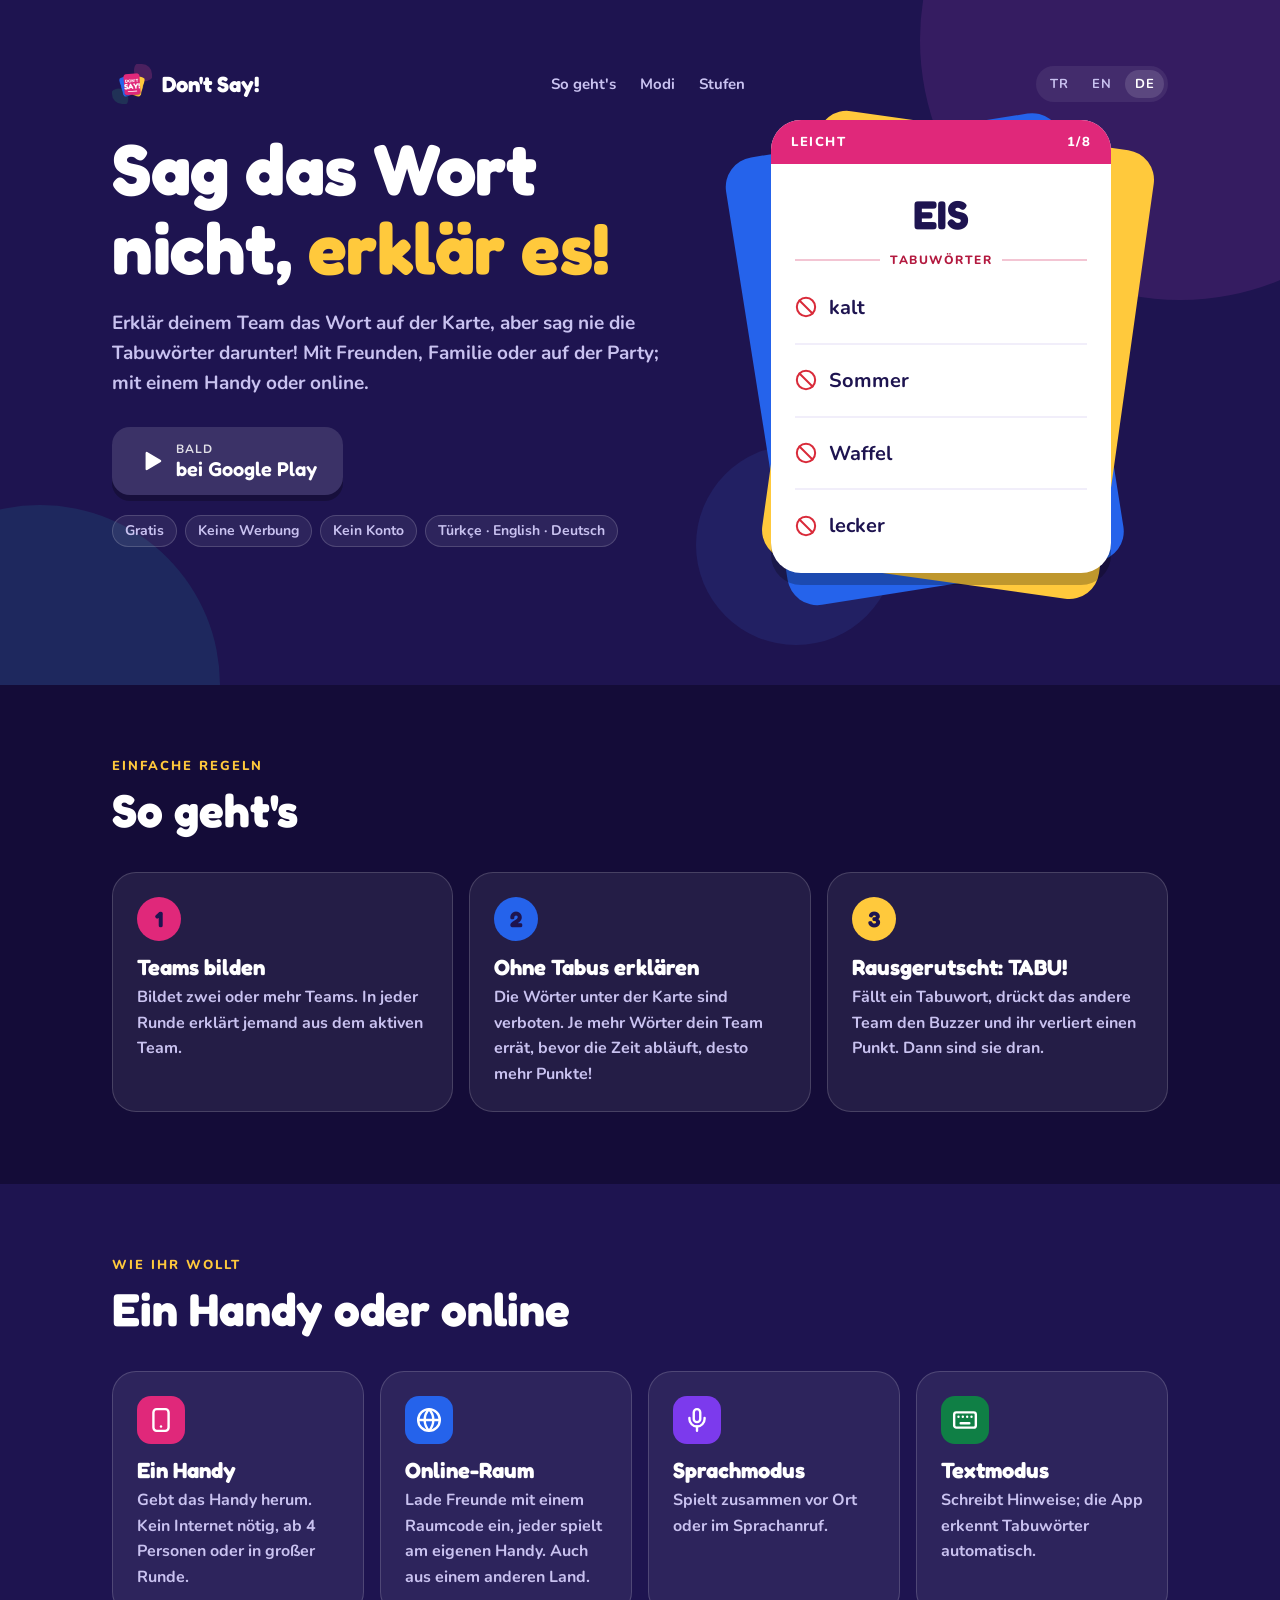
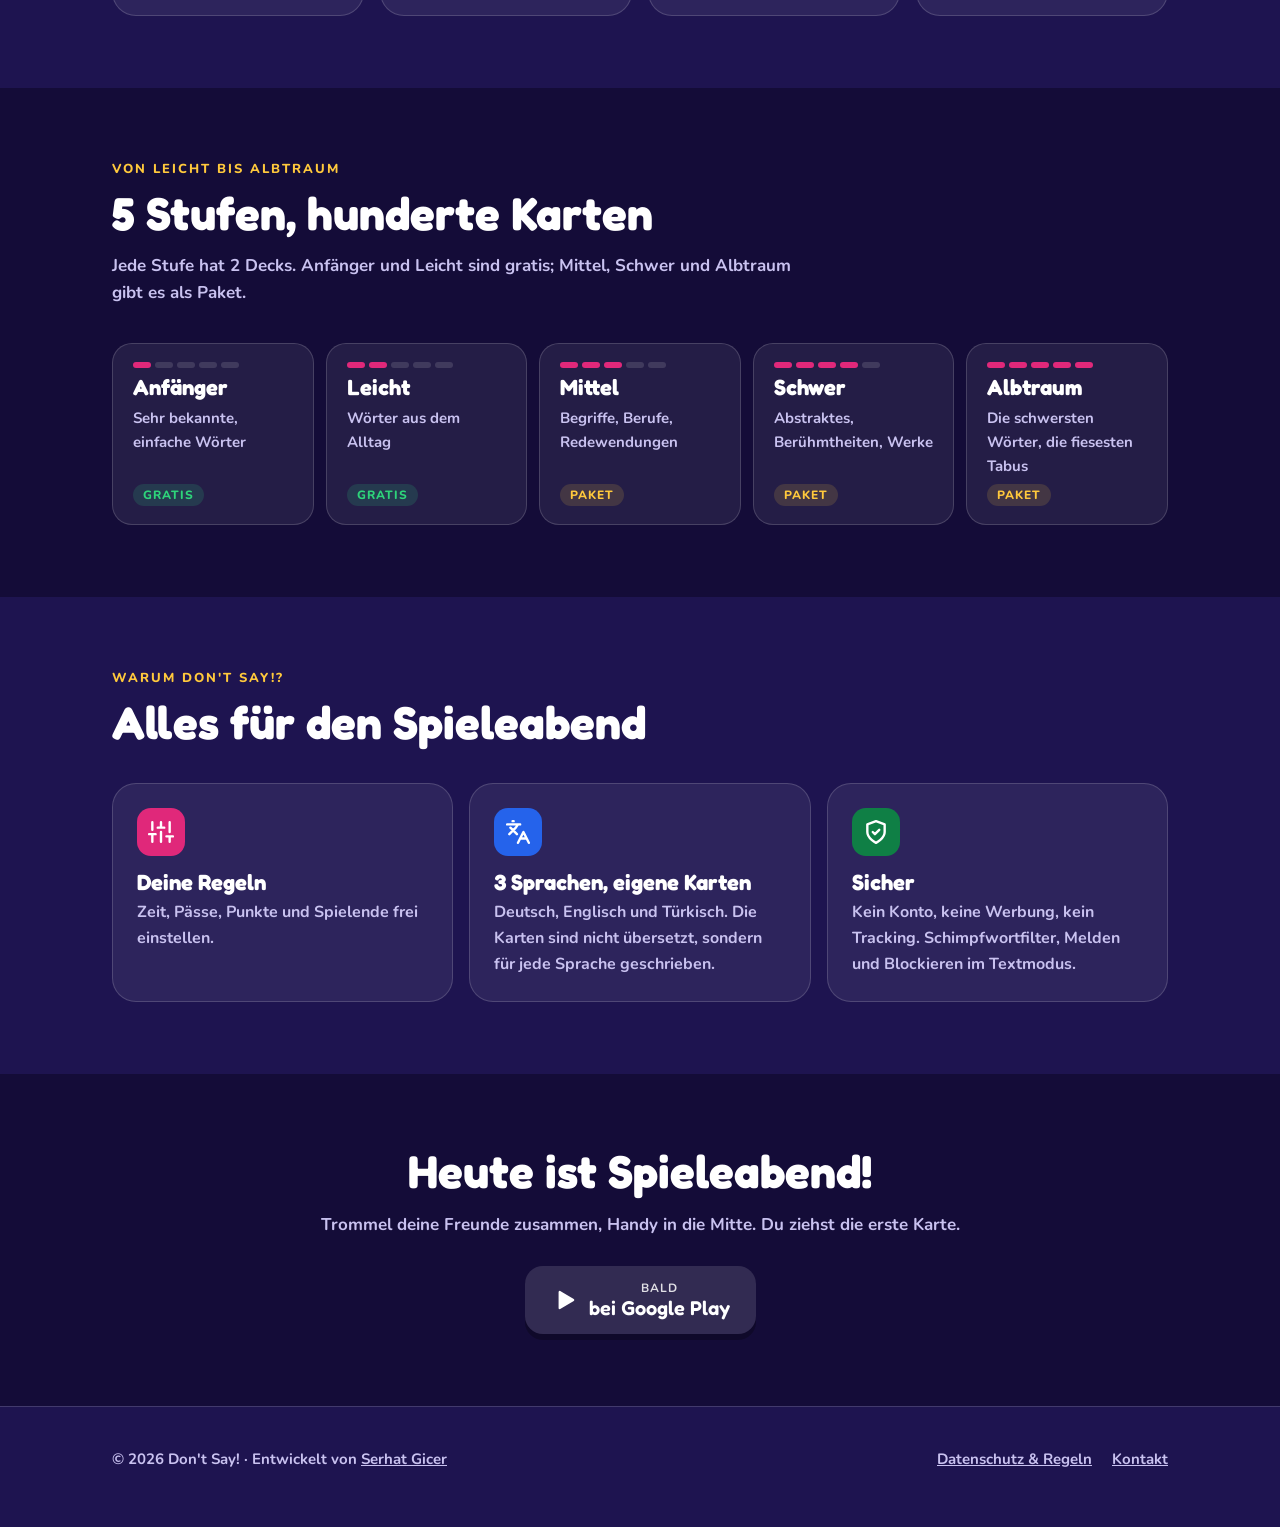
==== de/index.html @ 4572db2a "Don't Say! tanıtım sitesi Co-Authored-By: Claude Opus 5.5 <noreply@anthropic.com>" ====
<!doctype html>
<html lang="de">
<head>
<meta charset="utf-8">
<meta name="viewport" content="width=device-width, initial-scale=1">
<title>Don't Say! – Das Partyspiel mit Tabuwörtern</title>
<meta name="description" content="Erklär das Wort ohne die Tabuwörter! Ein Partyspiel für Freunde, online oder mit einem Handy.">
<meta name="theme-color" content="#1E1450">
<meta property="og:type" content="website">
<meta property="og:title" content="Don't Say! – Das Partyspiel mit Tabuwörtern">
<meta property="og:description" content="Erklär das Wort ohne die Tabuwörter! Ein Partyspiel für Freunde, online oder mit einem Handy.">

<link rel="icon" type="image/png" href="../img/favicon.png">
<link rel="apple-touch-icon" href="../img/icon-512.png">
<link rel="preconnect" href="https://fonts.googleapis.com">
<link rel="preconnect" href="https://fonts.gstatic.com" crossorigin>
<link rel="stylesheet" href="https://fonts.googleapis.com/css2?family=Fredoka:wght@600;700&family=Nunito:wght@700;800&display=swap">
<link rel="stylesheet" href="../style.css">
</head>
<body>
<div class="hero">
  <div class="blobs" aria-hidden="true"><span></span><span></span><span></span></div>
  <header class="top"><div class="wrap">
  <a class="brand" href="../de/index.html"><img src="../img/icon-512.png" alt="" width="40" height="40">Don't Say!</a>
  <nav class="links" aria-label="Menu"><a href="#how">So geht's</a><a href="#modes">Modi</a><a href="#levels">Stufen</a></nav>
  <nav class="langs" aria-label="Language"><a href="../index.html" hreflang="tr" lang="tr">TR</a><a href="../en/index.html" hreflang="en" lang="en">EN</a><a href="../de/index.html" hreflang="de" lang="de" aria-current="page">DE</a></nav>
</div></header>
  <div class="wrap">
    <div>
      <h1>Sag das Wort nicht, <em>erklär es!</em></h1>
      <p class="lead">Erklär deinem Team das Wort auf der Karte, aber sag nie die Tabuwörter darunter! Mit Freunden, Familie oder auf der Party; mit einem Handy oder online.</p>
      <span class="btn soon" aria-disabled="true"><svg viewBox="0 0 24 24" aria-hidden="true"><path fill="currentColor" d="M7 4.5v15a1 1 0 0 0 1.5.86l12.5-7.5a1 1 0 0 0 0-1.72L8.5 3.64A1 1 0 0 0 7 4.5z"/></svg><span><small>Bald</small>bei Google Play</span></span>
      <ul class="chips"><li>Gratis</li><li>Keine Werbung</li><li>Kein Konto</li><li>Türkçe · English · Deutsch</li></ul>
    </div>
    <div class="deck" aria-hidden="true">
      <div class="back b1"></div><div class="back b2"></div>
      <div class="card" id="card">
        <div class="band"><span>LEICHT</span><span id="count">1/8</span></div>
        <div class="word" id="word">EIS</div>
        <div class="head">TABUWÖRTER</div>
        <ul id="taboo"><li><svg viewBox="0 0 24 24" fill="none" stroke="currentColor" stroke-width="2.2" stroke-linecap="round" stroke-linejoin="round" aria-hidden="true"><circle cx="12" cy="12" r="10"/><path d="m4.9 4.9 14.2 14.2"/></svg><span>kalt</span></li><li><svg viewBox="0 0 24 24" fill="none" stroke="currentColor" stroke-width="2.2" stroke-linecap="round" stroke-linejoin="round" aria-hidden="true"><circle cx="12" cy="12" r="10"/><path d="m4.9 4.9 14.2 14.2"/></svg><span>Sommer</span></li><li><svg viewBox="0 0 24 24" fill="none" stroke="currentColor" stroke-width="2.2" stroke-linecap="round" stroke-linejoin="round" aria-hidden="true"><circle cx="12" cy="12" r="10"/><path d="m4.9 4.9 14.2 14.2"/></svg><span>Waffel</span></li><li><svg viewBox="0 0 24 24" fill="none" stroke="currentColor" stroke-width="2.2" stroke-linecap="round" stroke-linejoin="round" aria-hidden="true"><circle cx="12" cy="12" r="10"/><path d="m4.9 4.9 14.2 14.2"/></svg><span>lecker</span></li></ul>
      </div>
    </div>
  </div>
</div>

<section class="block alt" id="how"><div class="wrap">
  <div class="eyebrow">Einfache Regeln</div>
  <h2>So geht's</h2>
  <div class="grid three">
    <div class="tile"><div class="num c-pink">1</div><h3>Teams bilden</h3><p>Bildet zwei oder mehr Teams. In jeder Runde erklärt jemand aus dem aktiven Team.</p></div>
    <div class="tile"><div class="num c-blue">2</div><h3>Ohne Tabus erklären</h3><p>Die Wörter unter der Karte sind verboten. Je mehr Wörter dein Team errät, bevor die Zeit abläuft, desto mehr Punkte!</p></div>
    <div class="tile"><div class="num c-yellow">3</div><h3>Rausgerutscht: TABU!</h3><p>Fällt ein Tabuwort, drückt das andere Team den Buzzer und ihr verliert einen Punkt. Dann sind sie dran.</p></div>
  </div>
</div></section>

<section class="block" id="modes"><div class="wrap">
  <div class="eyebrow">Wie ihr wollt</div>
  <h2>Ein Handy oder online</h2>
  <div class="grid two four">
    <div class="tile"><div class="icon c-pink"><svg viewBox="0 0 24 24" fill="none" stroke="currentColor" stroke-width="2.2" stroke-linecap="round" stroke-linejoin="round" aria-hidden="true"><rect x="5" y="2" width="14" height="20" rx="3"/><path d="M12 18h.01"/></svg></div><h3>Ein Handy</h3><p>Gebt das Handy herum. Kein Internet nötig, ab 4 Personen oder in großer Runde.</p></div>
    <div class="tile"><div class="icon c-blue"><svg viewBox="0 0 24 24" fill="none" stroke="currentColor" stroke-width="2.2" stroke-linecap="round" stroke-linejoin="round" aria-hidden="true"><circle cx="12" cy="12" r="10"/><path d="M2 12h20"/><path d="M12 2a15 15 0 0 1 4 10 15 15 0 0 1-4 10 15 15 0 0 1-4-10 15 15 0 0 1 4-10z"/></svg></div><h3>Online-Raum</h3><p>Lade Freunde mit einem Raumcode ein, jeder spielt am eigenen Handy. Auch aus einem anderen Land.</p></div>
    <div class="tile"><div class="icon c-purple"><svg viewBox="0 0 24 24" fill="none" stroke="currentColor" stroke-width="2.2" stroke-linecap="round" stroke-linejoin="round" aria-hidden="true"><rect x="9" y="2" width="6" height="12" rx="3"/><path d="M19 10v1a7 7 0 0 1-14 0v-1"/><path d="M12 18v4"/></svg></div><h3>Sprachmodus</h3><p>Spielt zusammen vor Ort oder im Sprachanruf.</p></div>
    <div class="tile"><div class="icon c-green"><svg viewBox="0 0 24 24" fill="none" stroke="currentColor" stroke-width="2.2" stroke-linecap="round" stroke-linejoin="round" aria-hidden="true"><rect x="2" y="5" width="20" height="14" rx="2"/><path d="M6 9h.01M10 9h.01M14 9h.01M18 9h.01M8 15h8"/></svg></div><h3>Textmodus</h3><p>Schreibt Hinweise; die App erkennt Tabuwörter automatisch.</p></div>
  </div>
</div></section>

<section class="block alt" id="levels"><div class="wrap">
  <div class="eyebrow">Von leicht bis Albtraum</div>
  <h2>5 Stufen, hunderte Karten</h2>
  <p class="sub">Jede Stufe hat 2 Decks. Anfänger und Leicht sind gratis; Mittel, Schwer und Albtraum gibt es als Paket.</p>
  <div class="levels">
    <div class="level"><div class="bars" aria-hidden="true"><i class="on"></i><i></i><i></i><i></i><i></i></div><div class="name">Anfänger</div><p>Sehr bekannte, einfache Wörter</p><span class="tag free">Gratis</span></div>
    <div class="level"><div class="bars" aria-hidden="true"><i class="on"></i><i class="on"></i><i></i><i></i><i></i></div><div class="name">Leicht</div><p>Wörter aus dem Alltag</p><span class="tag free">Gratis</span></div>
    <div class="level"><div class="bars" aria-hidden="true"><i class="on"></i><i class="on"></i><i class="on"></i><i></i><i></i></div><div class="name">Mittel</div><p>Begriffe, Berufe, Redewendungen</p><span class="tag paid">Paket</span></div>
    <div class="level"><div class="bars" aria-hidden="true"><i class="on"></i><i class="on"></i><i class="on"></i><i class="on"></i><i></i></div><div class="name">Schwer</div><p>Abstraktes, Berühmtheiten, Werke</p><span class="tag paid">Paket</span></div>
    <div class="level"><div class="bars" aria-hidden="true"><i class="on"></i><i class="on"></i><i class="on"></i><i class="on"></i><i class="on"></i></div><div class="name">Albtraum</div><p>Die schwersten Wörter, die fiesesten Tabus</p><span class="tag paid">Paket</span></div>
  </div>
</div></section>

<section class="block"><div class="wrap">
  <div class="eyebrow">Warum Don't Say!?</div>
  <h2>Alles für den Spieleabend</h2>
  <div class="grid three">
    <div class="tile"><div class="icon c-pink"><svg viewBox="0 0 24 24" fill="none" stroke="currentColor" stroke-width="2.2" stroke-linecap="round" stroke-linejoin="round" aria-hidden="true"><path d="M4 21v-7M4 10V3M12 21v-9M12 8V3M20 21v-5M20 12V3M1 14h6M9 8h6M17 16h6"/></svg></div><h3>Deine Regeln</h3><p>Zeit, Pässe, Punkte und Spielende frei einstellen.</p></div>
    <div class="tile"><div class="icon c-blue"><svg viewBox="0 0 24 24" fill="none" stroke="currentColor" stroke-width="2.2" stroke-linecap="round" stroke-linejoin="round" aria-hidden="true"><path d="m5 8 6 6M4 14l6-6 2-3M2 5h12M7 2h1M22 22l-5-10-5 10M14 18h6"/></svg></div><h3>3 Sprachen, eigene Karten</h3><p>Deutsch, Englisch und Türkisch. Die Karten sind nicht übersetzt, sondern für jede Sprache geschrieben.</p></div>
    <div class="tile"><div class="icon c-green"><svg viewBox="0 0 24 24" fill="none" stroke="currentColor" stroke-width="2.2" stroke-linecap="round" stroke-linejoin="round" aria-hidden="true"><path d="M12 22s8-4 8-10V5l-8-3-8 3v7c0 6 8 10 8 10z"/><path d="m9 12 2 2 4-4"/></svg></div><h3>Sicher</h3><p>Kein Konto, keine Werbung, kein Tracking. Schimpfwortfilter, Melden und Blockieren im Textmodus.</p></div>
  </div>
</div></section>

<section class="block alt cta"><div class="wrap">
  <h2>Heute ist Spieleabend!</h2>
  <p class="sub">Trommel deine Freunde zusammen, Handy in die Mitte. Du ziehst die erste Karte.</p>
  <span class="btn soon" aria-disabled="true"><svg viewBox="0 0 24 24" aria-hidden="true"><path fill="currentColor" d="M7 4.5v15a1 1 0 0 0 1.5.86l12.5-7.5a1 1 0 0 0 0-1.72L8.5 3.64A1 1 0 0 0 7 4.5z"/></svg><span><small>Bald</small>bei Google Play</span></span>
</div></section>

<footer><div class="wrap">
  <span>© 2026 Don't Say! · Entwickelt von <a href="https://serhatgicer.com">Serhat Gicer</a></span>
  <nav>
    <a href="../privacy.html#de">Datenschutz & Regeln</a>
    <a href="mailto:serhatgicer49@gmail.com">Kontakt</a>
  </nav>
</div></footer>

<script>
// Hero'daki kart birkaç saniyede bir sonraki örnek karta geçer.
(function () {
  var cards = [{"word":"EIS","taboo":["kalt","Sommer","Waffel","lecker"]},{"word":"REGENSCHIRM","taboo":["Regen","nass","aufspannen","Griff"]},{"word":"TEE","taboo":["Tasse","heiß","Beutel","trinken"]},{"word":"AUFZUG","taboo":["Stockwerk","Gebäude","hoch","runter"]},{"word":"PICKNICK","taboo":["Decke","Korb","Park","draußen"]},{"word":"ZELTEN","taboo":["Zelt","Lagerfeuer","Wald","Schlafsack"]},{"word":"SUPERMARKT","taboo":["einkaufen","Kasse","Einkaufswagen","Lebensmittel"]},{"word":"APOTHEKE","taboo":["Medikamente","Rezept","Tabletten","Apotheker"]}];
  if (cards.length < 2 || matchMedia('(prefers-reduced-motion: reduce)').matches) return;
  var card = document.getElementById('card'), word = document.getElementById('word');
  var taboo = document.getElementById('taboo'), count = document.getElementById('count');
  var ban = "<svg viewBox=\"0 0 24 24\" fill=\"none\" stroke=\"currentColor\" stroke-width=\"2.2\" stroke-linecap=\"round\" stroke-linejoin=\"round\" aria-hidden=\"true\"><circle cx=\"12\" cy=\"12\" r=\"10\"/><path d=\"m4.9 4.9 14.2 14.2\"/></svg>";
  var esc = function (s) { var d = document.createElement('div'); d.textContent = s; return d.innerHTML; };
  var i = 0;
  setInterval(function () {
    card.classList.add('out');
    setTimeout(function () {
      i = (i + 1) % cards.length;
      word.textContent = cards[i].word;
      taboo.innerHTML = cards[i].taboo.map(function (w) { return '<li>' + ban + '<span>' + esc(w) + '</span></li>'; }).join('');
      count.textContent = (i + 1) + '/' + cards.length;
      card.classList.remove('out');
    }, 350);
  }, 3200);
})();
</script>
</body>
</html>
---- style.css ----
/* Don't Say! tanıtım sitesi. Renkler uygulamayla aynı (src/theme/index.ts). */
:root {
  --bg: #1E1450;
  --bg-deep: #140C38;
  --surface: rgba(255, 255, 255, 0.07);
  --surface-strong: rgba(255, 255, 255, 0.13);
  --border: rgba(255, 255, 255, 0.16);
  --text: #FFFFFF;
  --muted: #C9C2F0;
  --ink: #1E1450;
  --pink: #E0287A;
  --pink-shadow: #9E1452;
  --blue: #2563EB;
  --yellow: #FFC93C;
  --yellow-shadow: #B8860B;
  --green: #2ED47A;
  --red: #D92B3A;
  --purple: #7C3AED;
  --card-line: #F1EEFA;
  --display: 'Fredoka', system-ui, sans-serif;
  --body: 'Nunito', system-ui, sans-serif;
  --max: 1120px;
  color-scheme: dark;
}

* { box-sizing: border-box; }
html { scroll-behavior: smooth; }
body {
  margin: 0;
  background: var(--bg);
  color: var(--text);
  font: 700 17px/1.6 var(--body);
  overflow-x: hidden;
}
a { color: var(--yellow); }
img { max-width: 100%; display: block; }
.wrap { max-width: var(--max); margin: 0 auto; padding: 0 16px; }
@media (min-width: 720px) { .wrap { padding: 0 32px; } }

/* Arka plandaki büyük yumuşak daireler (mağaza görselindeki gibi) */
.blobs { position: absolute; inset: 0; overflow: hidden; pointer-events: none; z-index: 0; }
.blobs span { position: absolute; border-radius: 50%; opacity: 0.55; }
.blobs span:nth-child(1) { width: 520px; height: 520px; background: #4A2370; top: -220px; right: -160px; }
.blobs span:nth-child(2) { width: 360px; height: 360px; background: #1F3A6B; bottom: -180px; left: -140px; }
.blobs span:nth-child(3) { width: 200px; height: 200px; background: #2A3480; bottom: 40px; right: 30%; opacity: 0.4; }

/* Üst menü */
header.top { position: relative; z-index: 2; }
header.top .wrap { display: flex; align-items: center; justify-content: space-between; gap: 16px; height: 72px; }
.brand { display: flex; align-items: center; gap: 10px; text-decoration: none; color: var(--text); font: 700 22px var(--display); }
.brand img { width: 40px; height: 40px; border-radius: 10px; }
nav.links { display: none; gap: 24px; }
nav.links a { color: var(--muted); text-decoration: none; font-size: 15px; }
nav.links a:hover { color: var(--text); }
@media (min-width: 860px) { nav.links { display: flex; } }
.langs { display: flex; gap: 4px; background: var(--surface); border-radius: 999px; padding: 4px; }
.langs a { color: var(--muted); text-decoration: none; font-size: 13px; padding: 4px 10px; border-radius: 999px; letter-spacing: 0.5px; }
.langs a[aria-current="page"] { background: var(--surface-strong); color: var(--text); }

/* Giriş bölümü */
.hero { position: relative; padding: 24px 0 72px; }
.hero .wrap { position: relative; z-index: 1; display: grid; gap: 48px; align-items: center; }
@media (min-width: 860px) {
  .hero { padding: 48px 0 112px; }
  .hero .wrap { grid-template-columns: 1.1fr 0.9fr; }
}
h1, h2, h3 { font-family: var(--display); font-weight: 700; line-height: 1.1; margin: 0; }
h1 { font-size: clamp(42px, 8vw, 72px); letter-spacing: -0.5px; }
h1 em { font-style: normal; color: var(--yellow); }
.lead { color: var(--muted); font-size: 19px; max-width: 34em; margin: 20px 0 28px; }
.chips { display: flex; flex-wrap: wrap; gap: 8px; margin-top: 20px; padding: 0; list-style: none; }
.chips li { font-size: 14px; color: var(--muted); background: var(--surface); border: 1px solid var(--border); padding: 4px 12px; border-radius: 999px; }

.btn {
  display: inline-flex; align-items: center; gap: 12px; text-decoration: none;
  font: 600 20px var(--display); color: var(--text);
  background: var(--pink); padding: 14px 26px; border-radius: 18px;
  box-shadow: 0 6px 0 var(--pink-shadow); transition: transform 0.1s, box-shadow 0.1s;
}
.btn:hover { transform: translateY(-2px); box-shadow: 0 8px 0 var(--pink-shadow); }
.btn:active { transform: translateY(4px); box-shadow: 0 2px 0 var(--pink-shadow); }
.btn small { display: block; font: 700 12px var(--body); letter-spacing: 1px; text-transform: uppercase; opacity: 0.85; }
.btn svg { width: 26px; height: 26px; flex: none; }
.btn.soon { background: var(--surface-strong); box-shadow: 0 6px 0 rgba(0, 0, 0, 0.25); cursor: default; }
.btn.soon:hover, .btn.soon:active { transform: none; box-shadow: 0 6px 0 rgba(0, 0, 0, 0.25); }

/* Kart yığını: arkada eğik mavi ve sarı kart, önde uygulamadaki gibi oyun kartı */
.deck { position: relative; width: min(340px, 86vw); aspect-ratio: 3 / 4; margin: 0 auto; }
.deck .back { position: absolute; inset: 0; border-radius: 30px; }
.deck .back.b1 { background: var(--blue); transform: rotate(-9deg) translate(-18px, 10px); }
.deck .back.b2 { background: var(--yellow); transform: rotate(8deg) translate(18px, 6px); }
.card {
  position: absolute; inset: 0; background: #fff; color: var(--ink); border-radius: 30px; overflow: hidden;
  box-shadow: 0 12px 0 rgba(0, 0, 0, 0.25); display: flex; flex-direction: column;
  transition: transform 0.35s ease, opacity 0.35s ease;
}
.card.out { transform: translateX(40px) rotate(6deg); opacity: 0; }
.card .band { background: var(--pink); color: #fff; height: 44px; display: flex; align-items: center; justify-content: space-between; padding: 0 20px; font: 800 13px var(--body); letter-spacing: 1.5px; }
.card .word { font: 700 clamp(30px, 7vw, 40px) var(--display); text-align: center; padding: 26px 16px 4px; overflow-wrap: anywhere; }
.card .head { display: flex; align-items: center; gap: 10px; margin: 10px 24px 4px; font: 800 12px var(--body); letter-spacing: 1.5px; color: #B3193F; white-space: nowrap; }
.card .head::before, .card .head::after { content: ""; flex: 1; height: 2px; background: #F3C5D3; }
.card ul { list-style: none; margin: 0; padding: 0 24px 12px; flex: 1; display: flex; flex-direction: column; }
.card li { flex: 1; display: flex; align-items: center; gap: 12px; border-bottom: 2px solid var(--card-line); font: 700 20px var(--body); }
.card li:last-child { border-bottom: 0; }
.card li svg { width: 22px; height: 22px; color: var(--red); flex: none; }

/* Bölümler */
section.block { padding: 72px 0; position: relative; }
section.block.alt { background: var(--bg-deep); }
.eyebrow { color: var(--yellow); font: 800 13px var(--body); letter-spacing: 2px; text-transform: uppercase; margin-bottom: 10px; }
h2 { font-size: clamp(32px, 5vw, 46px); }
.sub { color: var(--muted); max-width: 40em; margin: 14px 0 0; }
.grid { display: grid; gap: 16px; margin-top: 36px; }
@media (min-width: 640px) { .grid.two { grid-template-columns: repeat(2, 1fr); } }
@media (min-width: 900px) { .grid.three { grid-template-columns: repeat(3, 1fr); } .grid.two.four { grid-template-columns: repeat(4, 1fr); } }
.tile { background: var(--surface); border: 1px solid var(--border); border-radius: 24px; padding: 24px; }
.tile h3 { font-size: 22px; margin: 14px 0 6px; }
.tile p { color: var(--muted); margin: 0; font-size: 16px; }
.icon { width: 48px; height: 48px; border-radius: 14px; display: grid; place-items: center; color: #fff; }
.icon svg { width: 26px; height: 26px; }
.num { width: 44px; height: 44px; border-radius: 50%; display: grid; place-items: center; font: 700 22px var(--display); color: var(--ink); }
.c-pink { background: var(--pink); } .c-blue { background: var(--blue); } .c-yellow { background: var(--yellow); }
.c-green { background: #0F7F45; } .c-purple { background: var(--purple); } .c-red { background: var(--red); }

/* Seviyeler */
.levels { display: grid; gap: 12px; margin-top: 36px; }
@media (min-width: 900px) { .levels { grid-template-columns: repeat(5, 1fr); } }
.level { background: var(--surface); border: 1px solid var(--border); border-radius: 20px; padding: 18px 20px; display: flex; flex-direction: column; gap: 6px; }
.level .name { font: 700 22px var(--display); }
.level p { margin: 0; color: var(--muted); font-size: 15px; flex: 1; }
.level .bars { display: flex; gap: 4px; }
.level .bars i { width: 18px; height: 6px; border-radius: 3px; background: var(--surface-strong); }
.level .bars i.on { background: var(--pink); }
.tag { align-self: flex-start; font: 800 12px var(--body); letter-spacing: 1px; text-transform: uppercase; padding: 3px 10px; border-radius: 999px; }
.tag.free { background: rgba(46, 212, 122, 0.16); color: var(--green); }
.tag.paid { background: rgba(255, 201, 60, 0.14); color: var(--yellow); }

/* Kapanış çağrısı */
.cta { text-align: center; }
.cta .sub { margin: 14px auto 28px; }

footer { padding: 40px 0 56px; color: var(--muted); font-size: 15px; border-top: 1px solid var(--border); }
footer .wrap { display: flex; flex-wrap: wrap; gap: 12px 28px; align-items: center; justify-content: space-between; }
footer nav { display: flex; flex-wrap: wrap; gap: 8px 20px; }
footer a { color: var(--muted); }
footer a:hover { color: var(--text); }

@media (prefers-reduced-motion: reduce) {
  html { scroll-behavior: auto; }
  .card, .btn { transition: none; }
}

/* Gizlilik sayfası */
.doc { max-width: 760px; padding-top: 16px; padding-bottom: 72px; }
.doc h1 { font-size: clamp(34px, 6vw, 48px); }
.doc nav.jump { display: flex; gap: 8px; margin: 20px 0 8px; }
.doc nav.jump a { text-decoration: none; background: var(--surface); border: 1px solid var(--border); padding: 4px 14px; border-radius: 999px; font-size: 14px; }
.doc section { margin-top: 40px; padding-top: 24px; border-top: 1px solid var(--border); }
.doc h2 { font-size: 30px; }
.doc h2 small { font: 700 14px var(--body); color: var(--muted); margin-left: 8px; }
.doc h3 { font-size: 20px; margin: 24px 0 4px; }
.doc p { color: #E4E0FA; margin: 0 0 8px; }
.doc .muted { color: var(--muted); font-size: 14px; }
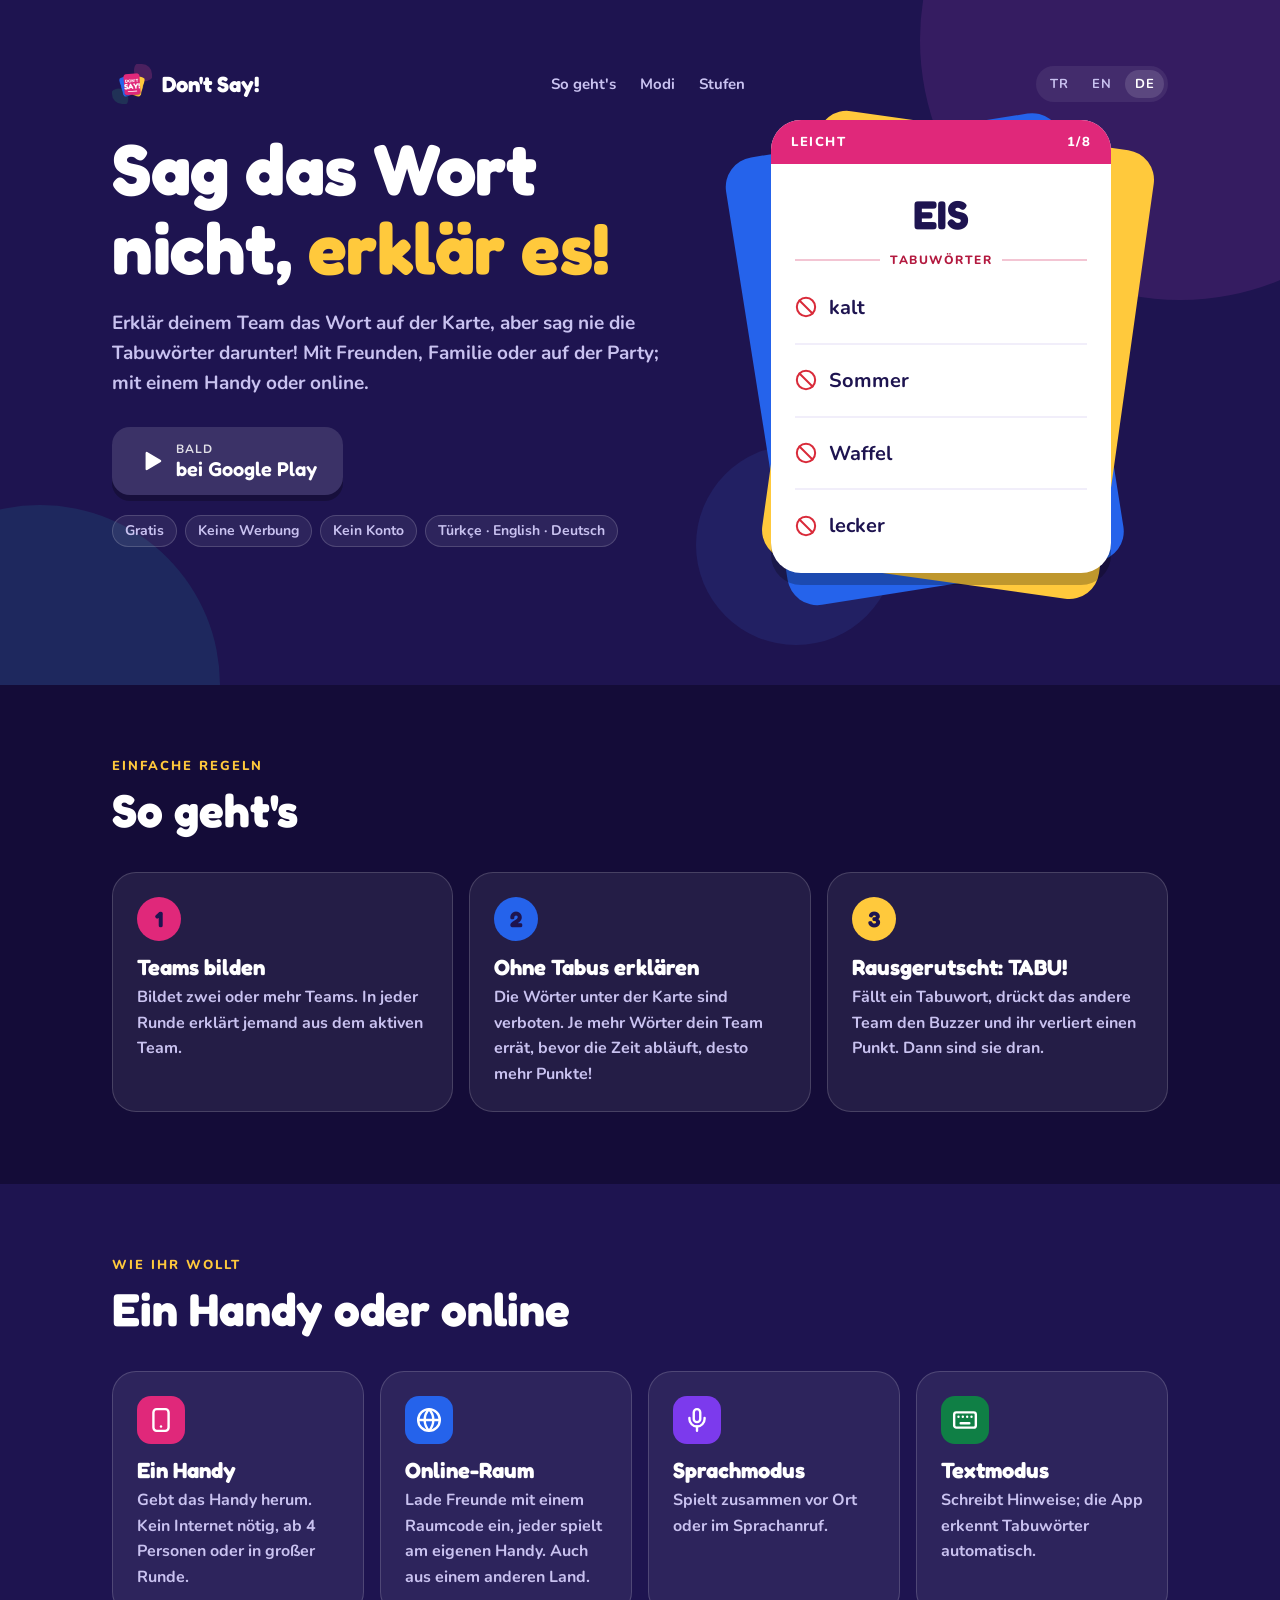
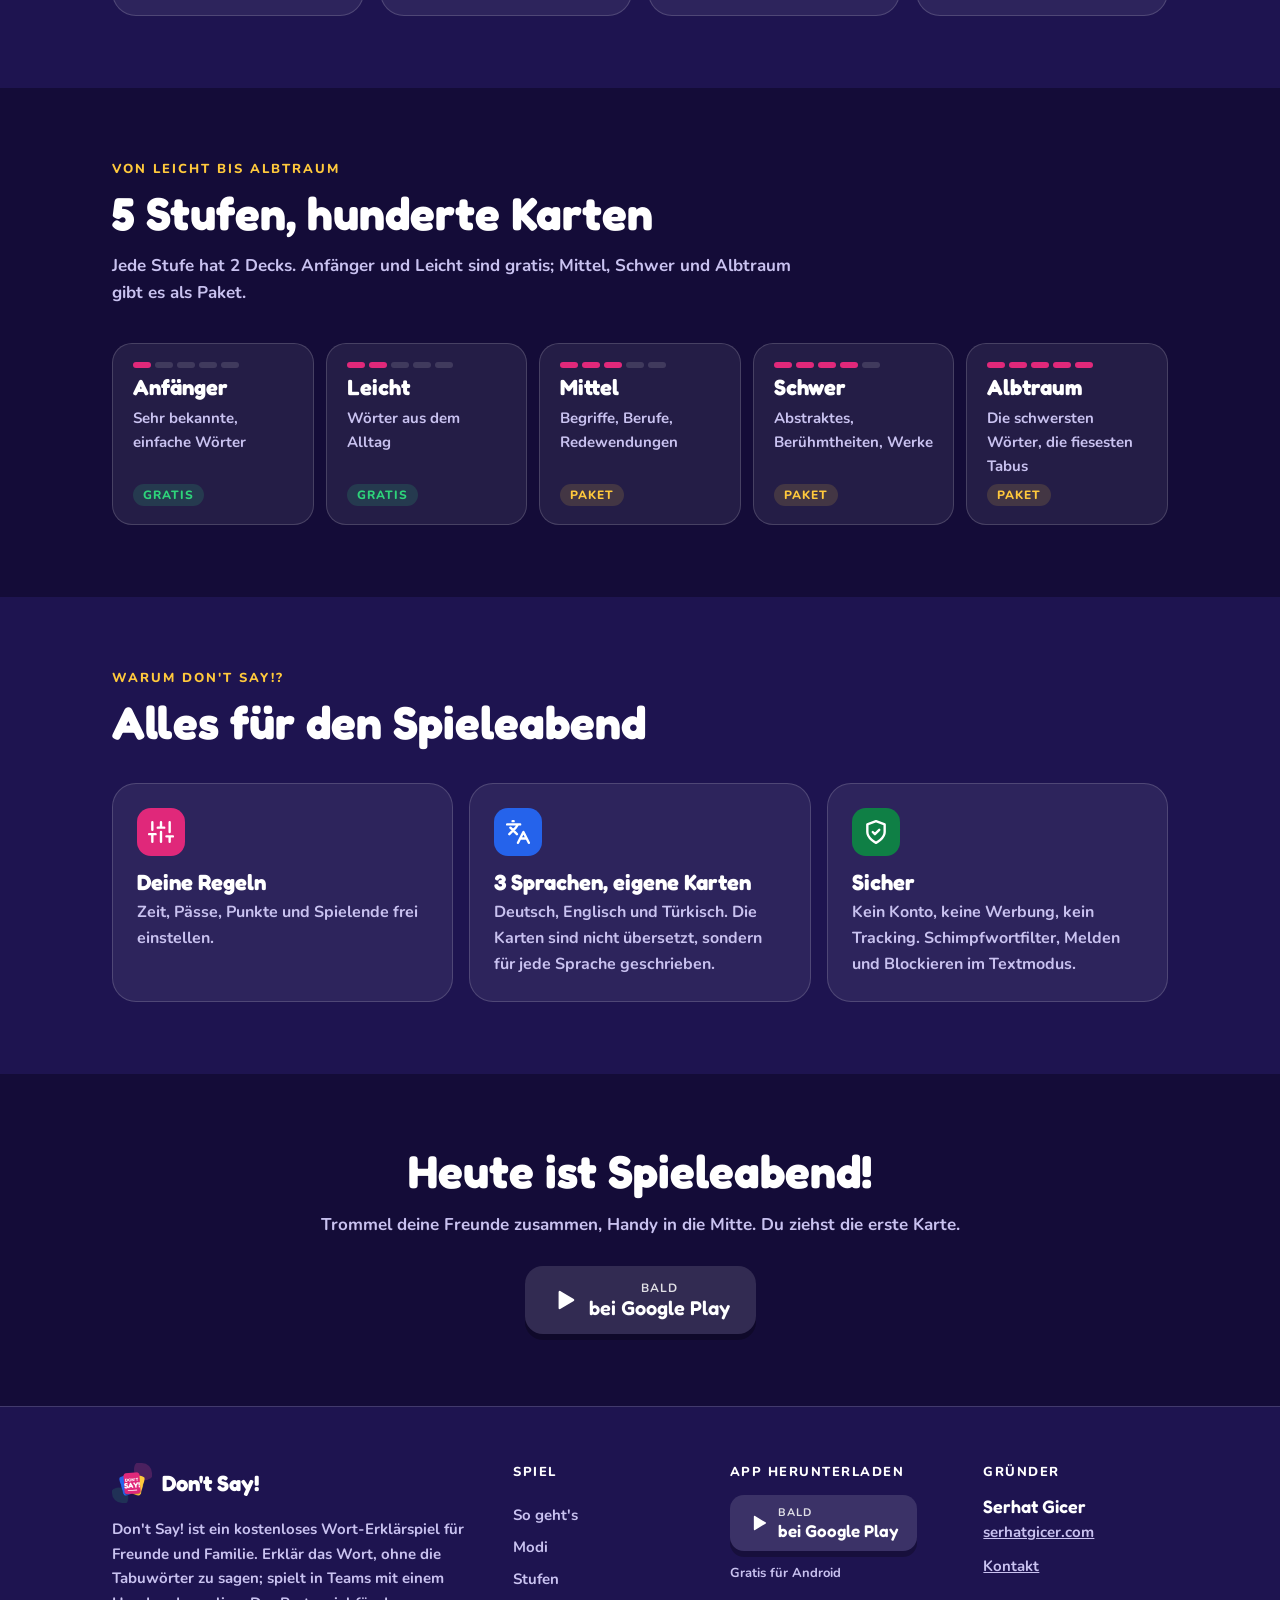
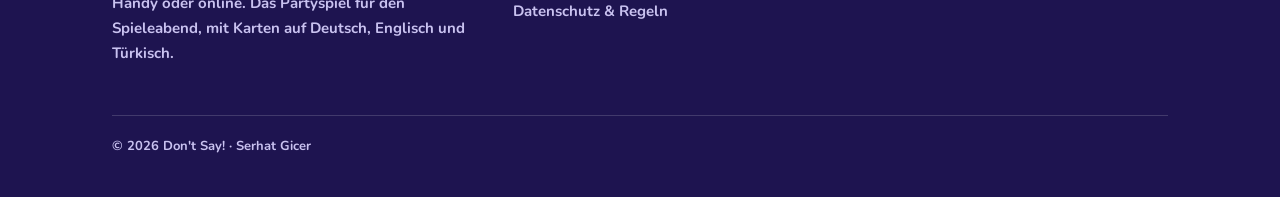
==== commit d7ccd7b1: "Footer: SEO açıklaması, kurucu, Google Play bölümü; schema.org verisi Co-Authored-By: Claude Opus 5." ====
--- a/de/index.html
+++ b/de/index.html
@@ -9,7 +9,12 @@
 <meta property="og:type" content="website">
 <meta property="og:title" content="Don't Say! – Das Partyspiel mit Tabuwörtern">
 <meta property="og:description" content="Erklär das Wort ohne die Tabuwörter! Ein Partyspiel für Freunde, online oder mit einem Handy.">
-
+<link rel="canonical" href="https://serhatovic73.github.io/dont-say-site/de/">
+<link rel="alternate" hreflang="tr" href="https://serhatovic73.github.io/dont-say-site/">
+<link rel="alternate" hreflang="en" href="https://serhatovic73.github.io/dont-say-site/en/">
+<link rel="alternate" hreflang="de" href="https://serhatovic73.github.io/dont-say-site/de/">
+<meta property="og:image" content="https://serhatovic73.github.io/dont-say-site/img/feature-de.png">
+<meta property="og:url" content="https://serhatovic73.github.io/dont-say-site/de/">
 <link rel="icon" type="image/png" href="../img/favicon.png">
 <link rel="apple-touch-icon" href="../img/icon-512.png">
 <link rel="preconnect" href="https://fonts.googleapis.com">
@@ -29,7 +34,7 @@
     <div>
       <h1>Sag das Wort nicht, <em>erklär es!</em></h1>
       <p class="lead">Erklär deinem Team das Wort auf der Karte, aber sag nie die Tabuwörter darunter! Mit Freunden, Familie oder auf der Party; mit einem Handy oder online.</p>
-      <span class="btn soon" aria-disabled="true"><svg viewBox="0 0 24 24" aria-hidden="true"><path fill="currentColor" d="M7 4.5v15a1 1 0 0 0 1.5.86l12.5-7.5a1 1 0 0 0 0-1.72L8.5 3.64A1 1 0 0 0 7 4.5z"/></svg><span><small>Bald</small>bei Google Play</span></span>
+      <a class="btn soon" href="https://play.google.com/store/apps/details?id=com.serhatgicer.dontsay" rel="noopener"><svg viewBox="0 0 24 24" aria-hidden="true"><path fill="currentColor" d="M7 4.5v15a1 1 0 0 0 1.5.86l12.5-7.5a1 1 0 0 0 0-1.72L8.5 3.64A1 1 0 0 0 7 4.5z"/></svg><span><small>Bald</small>bei Google Play</span></a>
       <ul class="chips"><li>Gratis</li><li>Keine Werbung</li><li>Kein Konto</li><li>Türkçe · English · Deutsch</li></ul>
     </div>
     <div class="deck" aria-hidden="true">
@@ -91,16 +96,36 @@
 <section class="block alt cta"><div class="wrap">
   <h2>Heute ist Spieleabend!</h2>
   <p class="sub">Trommel deine Freunde zusammen, Handy in die Mitte. Du ziehst die erste Karte.</p>
-  <span class="btn soon" aria-disabled="true"><svg viewBox="0 0 24 24" aria-hidden="true"><path fill="currentColor" d="M7 4.5v15a1 1 0 0 0 1.5.86l12.5-7.5a1 1 0 0 0 0-1.72L8.5 3.64A1 1 0 0 0 7 4.5z"/></svg><span><small>Bald</small>bei Google Play</span></span>
+  <a class="btn soon" href="https://play.google.com/store/apps/details?id=com.serhatgicer.dontsay" rel="noopener"><svg viewBox="0 0 24 24" aria-hidden="true"><path fill="currentColor" d="M7 4.5v15a1 1 0 0 0 1.5.86l12.5-7.5a1 1 0 0 0 0-1.72L8.5 3.64A1 1 0 0 0 7 4.5z"/></svg><span><small>Bald</small>bei Google Play</span></a>
 </div></section>
 
 <footer><div class="wrap">
-  <span>© 2026 Don't Say! · Entwickelt von <a href="https://serhatgicer.com">Serhat Gicer</a></span>
-  <nav>
-    <a href="../privacy.html#de">Datenschutz & Regeln</a>
-    <a href="mailto:serhatgicer49@gmail.com">Kontakt</a>
-  </nav>
+  <div class="foot-grid">
+    <div class="foot-about">
+      <a class="brand" href="../de/index.html"><img src="../img/icon-512.png" alt="Don't Say!" width="40" height="40" loading="lazy">Don't Say!</a>
+      <p>Don't Say! ist ein kostenloses Wort-Erklärspiel für Freunde und Familie. Erklär das Wort, ohne die Tabuwörter zu sagen; spielt in Teams mit einem Handy oder online. Das Partyspiel für den Spieleabend, mit Karten auf Deutsch, Englisch und Türkisch.</p>
+    </div>
+    <nav aria-label="Spiel">
+      <h3>Spiel</h3>
+      <a href="#how">So geht's</a>
+      <a href="#modes">Modi</a>
+      <a href="#levels">Stufen</a>
+      <a href="../privacy.html#de">Datenschutz & Regeln</a>
+    </nav>
+    <div>
+      <h3>App herunterladen</h3>
+      <a class="btn small soon" href="https://play.google.com/store/apps/details?id=com.serhatgicer.dontsay" rel="noopener"><svg viewBox="0 0 24 24" aria-hidden="true"><path fill="currentColor" d="M7 4.5v15a1 1 0 0 0 1.5.86l12.5-7.5a1 1 0 0 0 0-1.72L8.5 3.64A1 1 0 0 0 7 4.5z"/></svg><span><small>Bald</small>bei Google Play</span></a>
+      <p class="foot-note">Gratis für Android</p>
+    </div>
+    <div>
+      <h3>Gründer</h3>
+      <p class="foot-founder"><a href="https://serhatgicer.com" rel="author">Serhat Gicer</a><br><a href="https://serhatgicer.com">serhatgicer.com</a></p>
+      <p><a href="mailto:serhatgicer49@gmail.com">Kontakt</a></p>
+    </div>
+  </div>
+  <div class="foot-bottom">© 2026 Don't Say! · Serhat Gicer</div>
 </div></footer>
+<script type="application/ld+json">{"@context":"https://schema.org","@type":"MobileApplication","name":"Don't Say!","description":"Erklär das Wort ohne die Tabuwörter! Ein Partyspiel für Freunde, online oder mit einem Handy.","applicationCategory":"GameApplication","genre":"Party game","operatingSystem":"Android","inLanguage":["tr","en","de"],"url":"https://serhatovic73.github.io/dont-say-site/de/","image":"https://serhatovic73.github.io/dont-say-site/img/icon-512.png","offers":{"@type":"Offer","price":"0","priceCurrency":"USD"},"author":{"@type":"Person","name":"Serhat Gicer","url":"https://serhatgicer.com"}}</script>
 
 <script>
 // Hero'daki kart birkaç saniyede bir sonraki örnek karta geçer.
--- a/style.css
+++ b/style.css
@@ -81,8 +81,12 @@
 .btn:active { transform: translateY(4px); box-shadow: 0 2px 0 var(--pink-shadow); }
 .btn small { display: block; font: 700 12px var(--body); letter-spacing: 1px; text-transform: uppercase; opacity: 0.85; }
 .btn svg { width: 26px; height: 26px; flex: none; }
-.btn.soon { background: var(--surface-strong); box-shadow: 0 6px 0 rgba(0, 0, 0, 0.25); cursor: default; }
-.btn.soon:hover, .btn.soon:active { transform: none; box-shadow: 0 6px 0 rgba(0, 0, 0, 0.25); }
+.btn.soon { background: var(--surface-strong); box-shadow: 0 6px 0 rgba(0, 0, 0, 0.25); }
+.btn.soon:hover { box-shadow: 0 8px 0 rgba(0, 0, 0, 0.25); }
+.btn.soon:active { box-shadow: 0 2px 0 rgba(0, 0, 0, 0.25); }
+.btn.small { font-size: 17px; padding: 10px 18px; border-radius: 14px; gap: 10px; }
+.btn.small svg { width: 20px; height: 20px; }
+.btn.small small { font-size: 11px; }
 
 /* Kart yığını: arkada eğik mavi ve sarı kart, önde uygulamadaki gibi oyun kartı */
 .deck { position: relative; width: min(340px, 86vw); aspect-ratio: 3 / 4; margin: 0 auto; }
@@ -139,11 +143,21 @@
 .cta { text-align: center; }
 .cta .sub { margin: 14px auto 28px; }
 
-footer { padding: 40px 0 56px; color: var(--muted); font-size: 15px; border-top: 1px solid var(--border); }
-footer .wrap { display: flex; flex-wrap: wrap; gap: 12px 28px; align-items: center; justify-content: space-between; }
-footer nav { display: flex; flex-wrap: wrap; gap: 8px 20px; }
+footer { padding: 56px 0 40px; color: var(--muted); font-size: 15px; border-top: 1px solid var(--border); }
 footer a { color: var(--muted); }
 footer a:hover { color: var(--text); }
+footer h3 { font: 800 13px var(--body); letter-spacing: 1.5px; text-transform: uppercase; color: var(--text); margin: 0 0 14px; }
+footer p { margin: 0 0 10px; }
+.foot-grid { display: grid; gap: 36px 32px; }
+@media (min-width: 640px) { .foot-grid { grid-template-columns: repeat(2, 1fr); } }
+@media (min-width: 960px) { .foot-grid { grid-template-columns: 2fr 1fr 1.2fr 1fr; } }
+.foot-about .brand { margin-bottom: 14px; }
+.foot-about p { max-width: 30em; line-height: 1.65; }
+footer nav { display: flex; flex-direction: column; gap: 8px; align-items: flex-start; }
+footer nav a { text-decoration: none; }
+.foot-note { font-size: 13px; margin-top: 12px; }
+.foot-founder a:first-child { color: var(--text); font: 600 18px var(--display); text-decoration: none; }
+.foot-bottom { margin-top: 40px; padding-top: 20px; border-top: 1px solid var(--border); font-size: 13px; }
 
 @media (prefers-reduced-motion: reduce) {
   html { scroll-behavior: auto; }
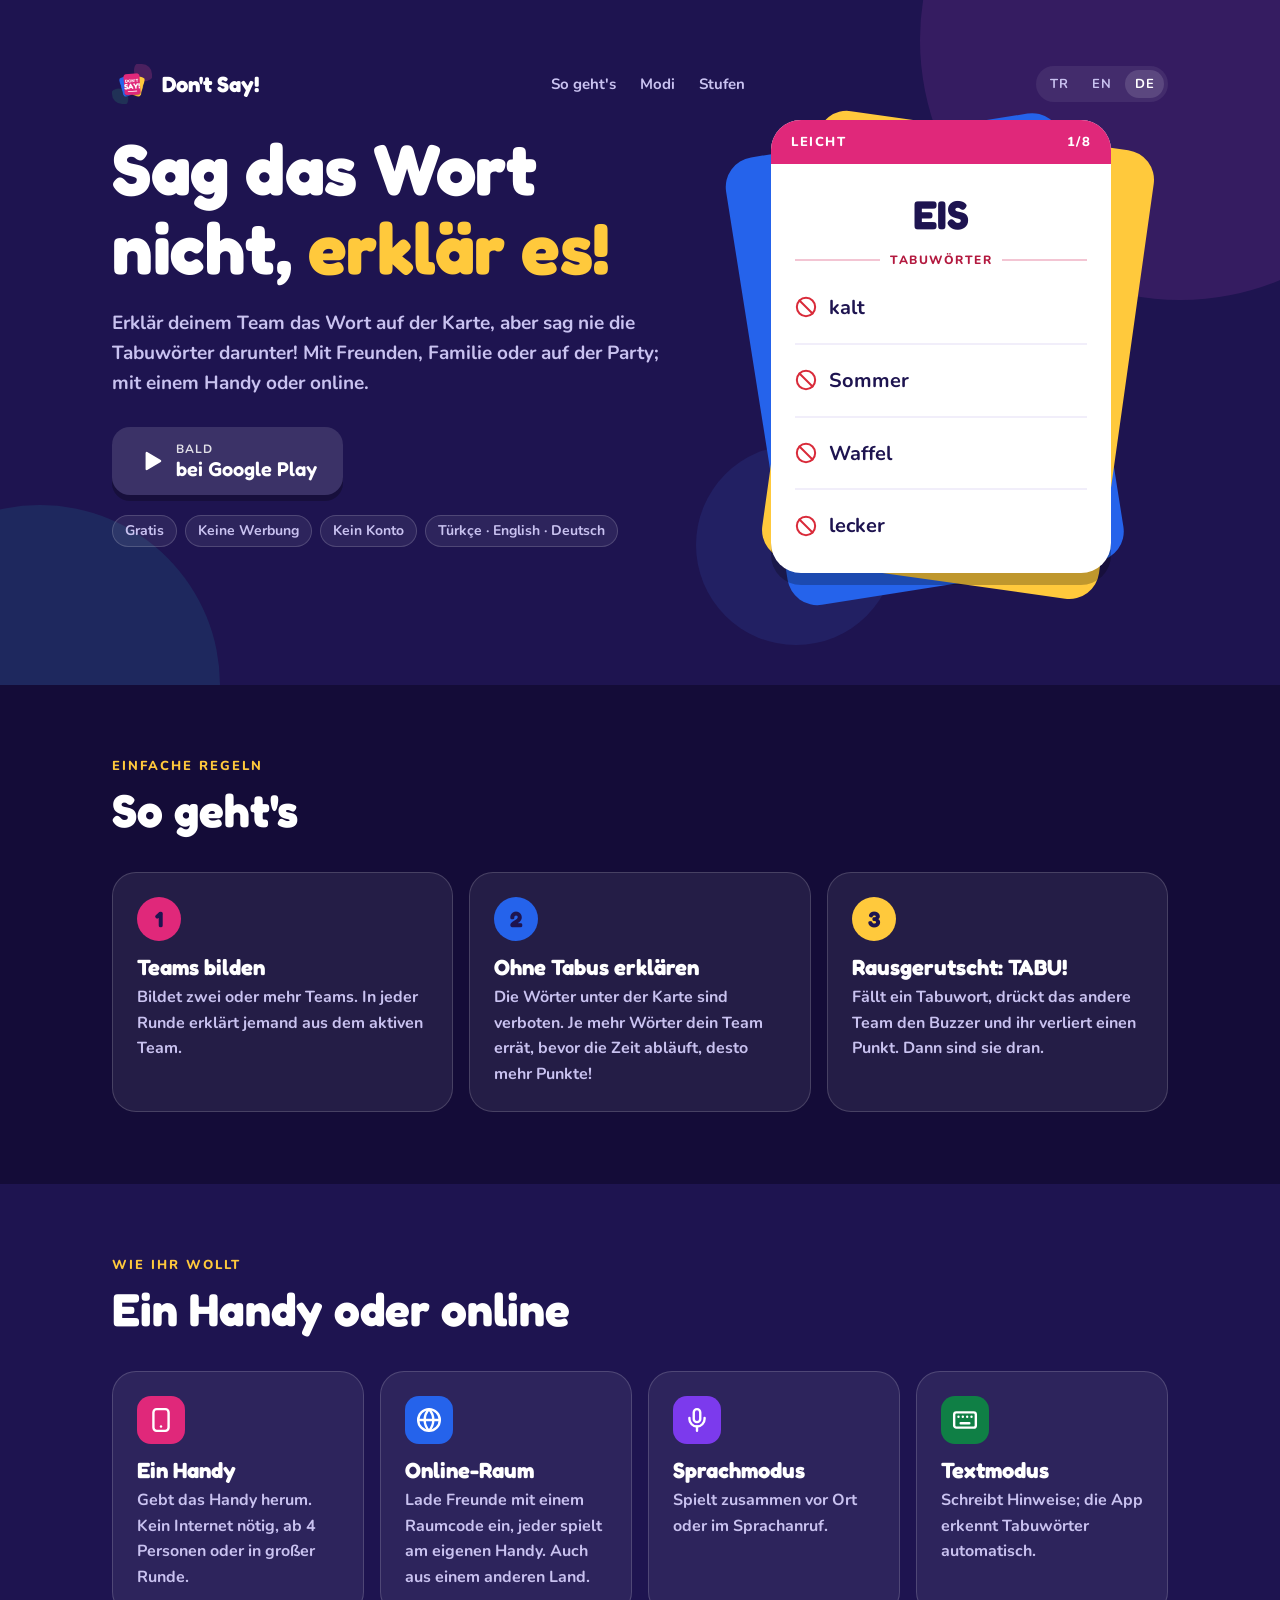
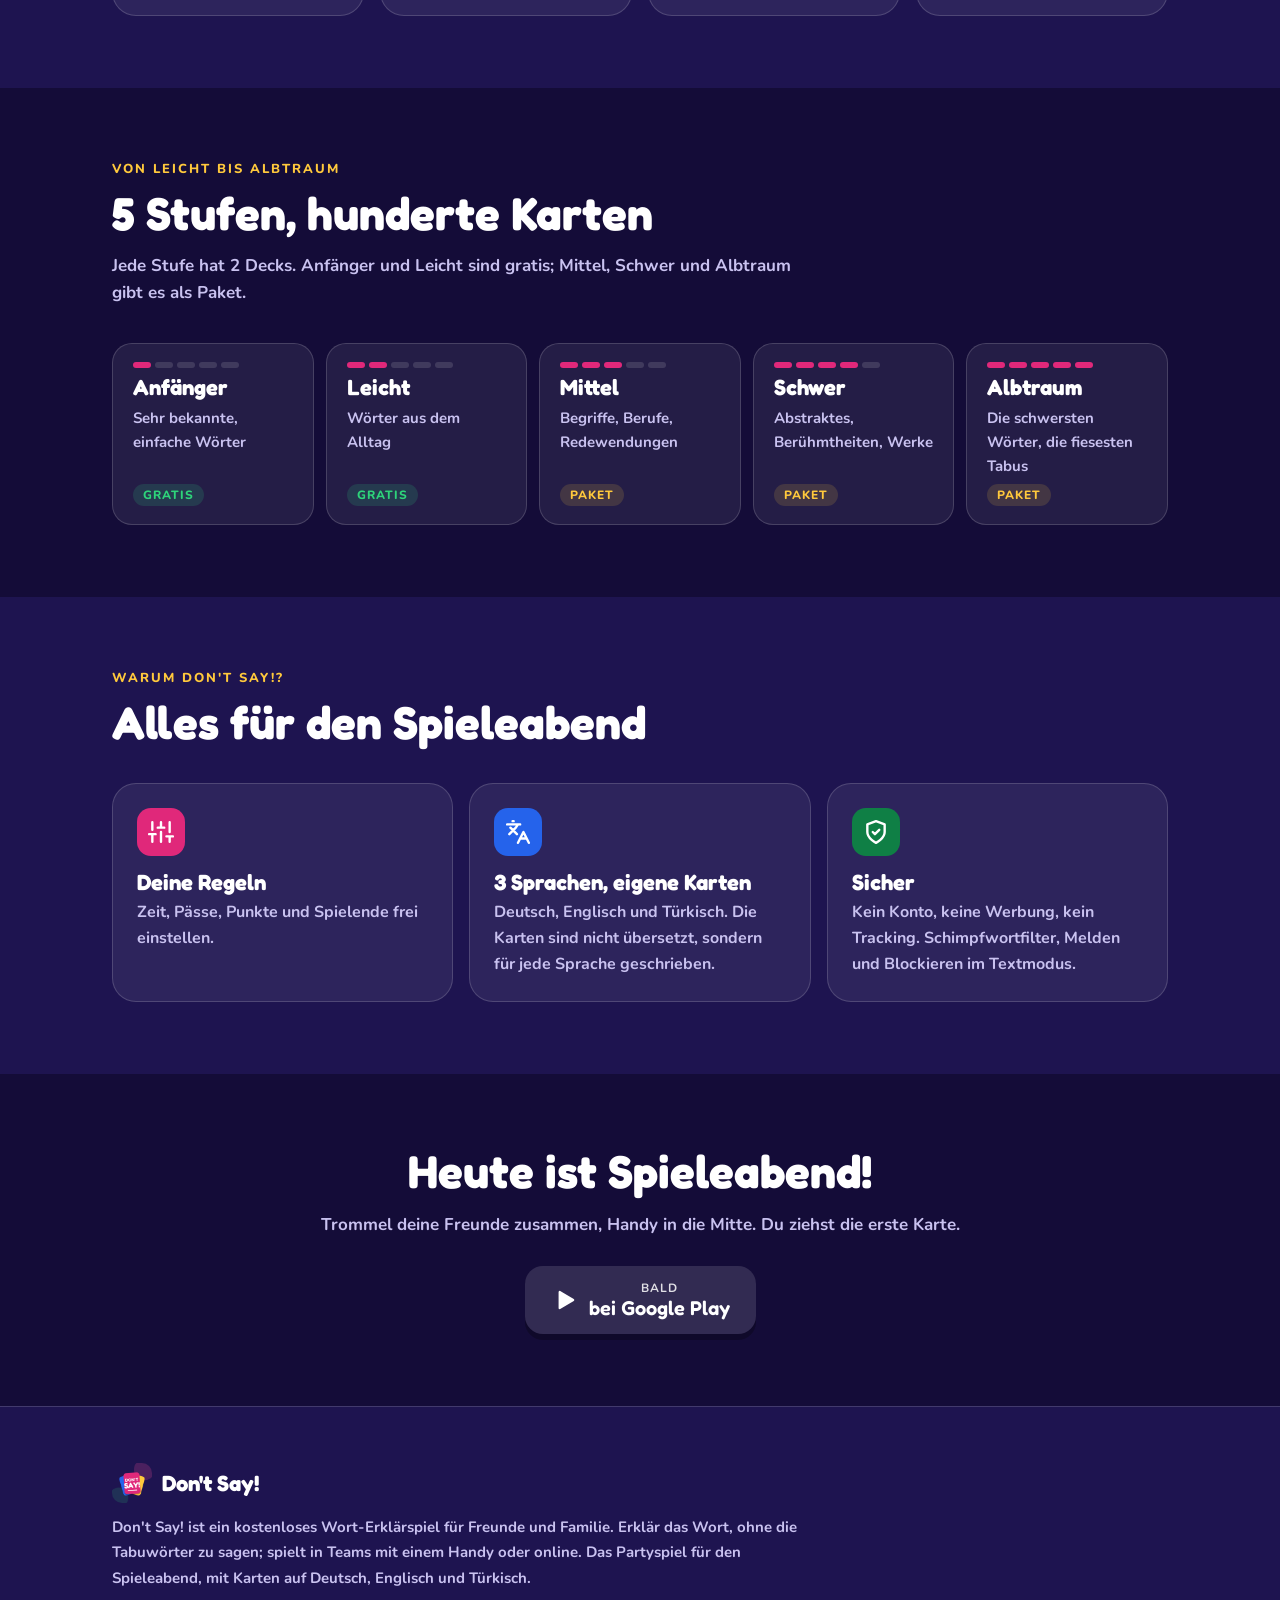
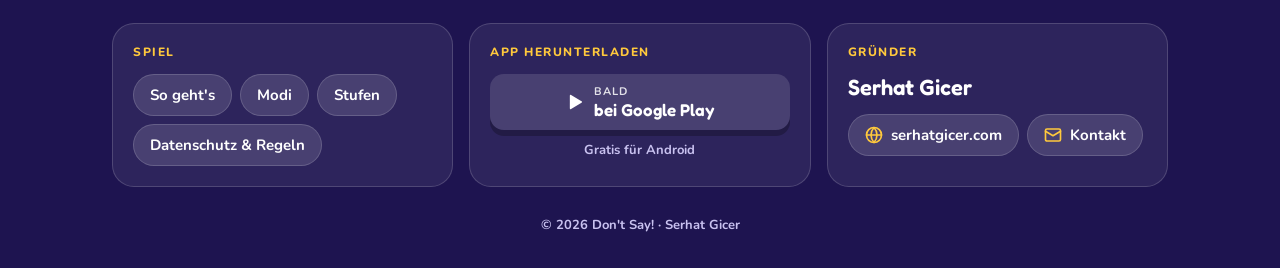
==== commit 313a8ac5: "Footer yeniden: ayrı kartlar, hap butonlar, altı çizili link yok Co-Authored-By: Claude Opus 5.5 <no" ====
--- a/de/index.html
+++ b/de/index.html
@@ -100,27 +100,32 @@
 </div></section>
 
 <footer><div class="wrap">
-  <div class="foot-grid">
-    <div class="foot-about">
-      <a class="brand" href="../de/index.html"><img src="../img/icon-512.png" alt="Don't Say!" width="40" height="40" loading="lazy">Don't Say!</a>
-      <p>Don't Say! ist ein kostenloses Wort-Erklärspiel für Freunde und Familie. Erklär das Wort, ohne die Tabuwörter zu sagen; spielt in Teams mit einem Handy oder online. Das Partyspiel für den Spieleabend, mit Karten auf Deutsch, Englisch und Türkisch.</p>
-    </div>
-    <nav aria-label="Spiel">
+  <div class="foot-top">
+    <a class="brand" href="../de/index.html"><img src="../img/icon-512.png" alt="Don't Say!" width="40" height="40" loading="lazy">Don't Say!</a>
+    <p>Don't Say! ist ein kostenloses Wort-Erklärspiel für Freunde und Familie. Erklär das Wort, ohne die Tabuwörter zu sagen; spielt in Teams mit einem Handy oder online. Das Partyspiel für den Spieleabend, mit Karten auf Deutsch, Englisch und Türkisch.</p>
+  </div>
+  <div class="foot-cards">
+    <nav class="foot-card" aria-label="Spiel">
       <h3>Spiel</h3>
-      <a href="#how">So geht's</a>
-      <a href="#modes">Modi</a>
-      <a href="#levels">Stufen</a>
-      <a href="../privacy.html#de">Datenschutz & Regeln</a>
+      <div class="pills">
+        <a class="pill" href="#how">So geht's</a>
+        <a class="pill" href="#modes">Modi</a>
+        <a class="pill" href="#levels">Stufen</a>
+        <a class="pill" href="../privacy.html#de">Datenschutz & Regeln</a>
+      </div>
     </nav>
-    <div>
+    <div class="foot-card">
       <h3>App herunterladen</h3>
       <a class="btn small soon" href="https://play.google.com/store/apps/details?id=com.serhatgicer.dontsay" rel="noopener"><svg viewBox="0 0 24 24" aria-hidden="true"><path fill="currentColor" d="M7 4.5v15a1 1 0 0 0 1.5.86l12.5-7.5a1 1 0 0 0 0-1.72L8.5 3.64A1 1 0 0 0 7 4.5z"/></svg><span><small>Bald</small>bei Google Play</span></a>
       <p class="foot-note">Gratis für Android</p>
     </div>
-    <div>
+    <div class="foot-card">
       <h3>Gründer</h3>
-      <p class="foot-founder"><a href="https://serhatgicer.com" rel="author">Serhat Gicer</a><br><a href="https://serhatgicer.com">serhatgicer.com</a></p>
-      <p><a href="mailto:serhatgicer49@gmail.com">Kontakt</a></p>
+      <p class="founder-name">Serhat Gicer</p>
+      <div class="pills">
+        <a class="pill" href="https://serhatgicer.com" rel="author"><svg viewBox="0 0 24 24" fill="none" stroke="currentColor" stroke-width="2.2" stroke-linecap="round" stroke-linejoin="round" aria-hidden="true"><circle cx="12" cy="12" r="10"/><path d="M2 12h20"/><path d="M12 2a15 15 0 0 1 4 10 15 15 0 0 1-4 10 15 15 0 0 1-4-10 15 15 0 0 1 4-10z"/></svg>serhatgicer.com</a>
+        <a class="pill" href="mailto:serhatgicer49@gmail.com"><svg viewBox="0 0 24 24" fill="none" stroke="currentColor" stroke-width="2.2" stroke-linecap="round" stroke-linejoin="round" aria-hidden="true"><rect x="2" y="4" width="20" height="16" rx="2"/><path d="m22 7-10 6L2 7"/></svg>Kontakt</a>
+      </div>
     </div>
   </div>
   <div class="foot-bottom">© 2026 Don't Say! · Serhat Gicer</div>
--- a/style.css
+++ b/style.css
@@ -32,7 +32,18 @@
   font: 700 17px/1.6 var(--body);
   overflow-x: hidden;
 }
-a { color: var(--yellow); }
+a { color: var(--yellow); text-decoration: none; }
+
+/* Hap buton: footer ve gizlilik sayfasındaki linkler */
+.pills { display: flex; flex-wrap: wrap; gap: 8px; }
+.pill {
+  display: inline-flex; align-items: center; gap: 8px; min-height: 42px; padding: 8px 16px;
+  background: var(--surface-strong); border: 1px solid var(--border); border-radius: 999px;
+  color: var(--text); font: 700 15px var(--body); text-decoration: none; transition: background 0.15s, transform 0.1s;
+}
+.pill:hover { background: rgba(255, 255, 255, 0.2); color: var(--text); }
+.pill:active { transform: scale(0.97); }
+.pill svg { width: 18px; height: 18px; flex: none; color: var(--yellow); }
 img { max-width: 100%; display: block; }
 .wrap { max-width: var(--max); margin: 0 auto; padding: 0 16px; }
 @media (min-width: 720px) { .wrap { padding: 0 32px; } }
@@ -143,21 +154,21 @@
 .cta { text-align: center; }
 .cta .sub { margin: 14px auto 28px; }
 
-footer { padding: 56px 0 40px; color: var(--muted); font-size: 15px; border-top: 1px solid var(--border); }
-footer a { color: var(--muted); }
-footer a:hover { color: var(--text); }
-footer h3 { font: 800 13px var(--body); letter-spacing: 1.5px; text-transform: uppercase; color: var(--text); margin: 0 0 14px; }
-footer p { margin: 0 0 10px; }
-.foot-grid { display: grid; gap: 36px 32px; }
-@media (min-width: 640px) { .foot-grid { grid-template-columns: repeat(2, 1fr); } }
-@media (min-width: 960px) { .foot-grid { grid-template-columns: 2fr 1fr 1.2fr 1fr; } }
-.foot-about .brand { margin-bottom: 14px; }
-.foot-about p { max-width: 30em; line-height: 1.65; }
-footer nav { display: flex; flex-direction: column; gap: 8px; align-items: flex-start; }
-footer nav a { text-decoration: none; }
-.foot-note { font-size: 13px; margin-top: 12px; }
-.foot-founder a:first-child { color: var(--text); font: 600 18px var(--display); text-decoration: none; }
-.foot-bottom { margin-top: 40px; padding-top: 20px; border-top: 1px solid var(--border); font-size: 13px; }
+/* Footer: üstte logo + tanıtım, altında üç ayrı kart (oyun, indir, kurucu). Telefonda kartlar alt alta. */
+footer { padding: 56px 0 32px; color: var(--muted); font-size: 15px; border-top: 1px solid var(--border); }
+.foot-top { display: flex; flex-direction: column; gap: 12px; max-width: 46em; }
+.foot-top p { margin: 0; line-height: 1.7; }
+.foot-cards { display: grid; gap: 16px; margin-top: 32px; }
+@media (min-width: 760px) { .foot-cards { grid-template-columns: repeat(3, 1fr); } }
+.foot-card {
+  background: var(--surface); border: 1px solid var(--border); border-radius: 22px; padding: 20px;
+  display: flex; flex-direction: column; gap: 14px;
+}
+.foot-card h3 { font: 800 12px var(--body); letter-spacing: 1.5px; text-transform: uppercase; color: var(--yellow); margin: 0; }
+.foot-card .btn { align-self: stretch; justify-content: center; }
+.foot-note { margin: -4px 0 0; font-size: 13px; text-align: center; }
+.founder-name { margin: 0; color: var(--text); font: 600 22px var(--display); }
+.foot-bottom { margin-top: 28px; text-align: center; font-size: 13px; }
 
 @media (prefers-reduced-motion: reduce) {
   html { scroll-behavior: auto; }
@@ -167,8 +178,8 @@
 /* Gizlilik sayfası */
 .doc { max-width: 760px; padding-top: 16px; padding-bottom: 72px; }
 .doc h1 { font-size: clamp(34px, 6vw, 48px); }
-.doc nav.jump { display: flex; gap: 8px; margin: 20px 0 8px; }
-.doc nav.jump a { text-decoration: none; background: var(--surface); border: 1px solid var(--border); padding: 4px 14px; border-radius: 999px; font-size: 14px; }
+.doc nav.jump { margin: 20px 0 8px; }
+.doc .pills { margin-top: 20px; }
 .doc section { margin-top: 40px; padding-top: 24px; border-top: 1px solid var(--border); }
 .doc h2 { font-size: 30px; }
 .doc h2 small { font: 700 14px var(--body); color: var(--muted); margin-left: 8px; }
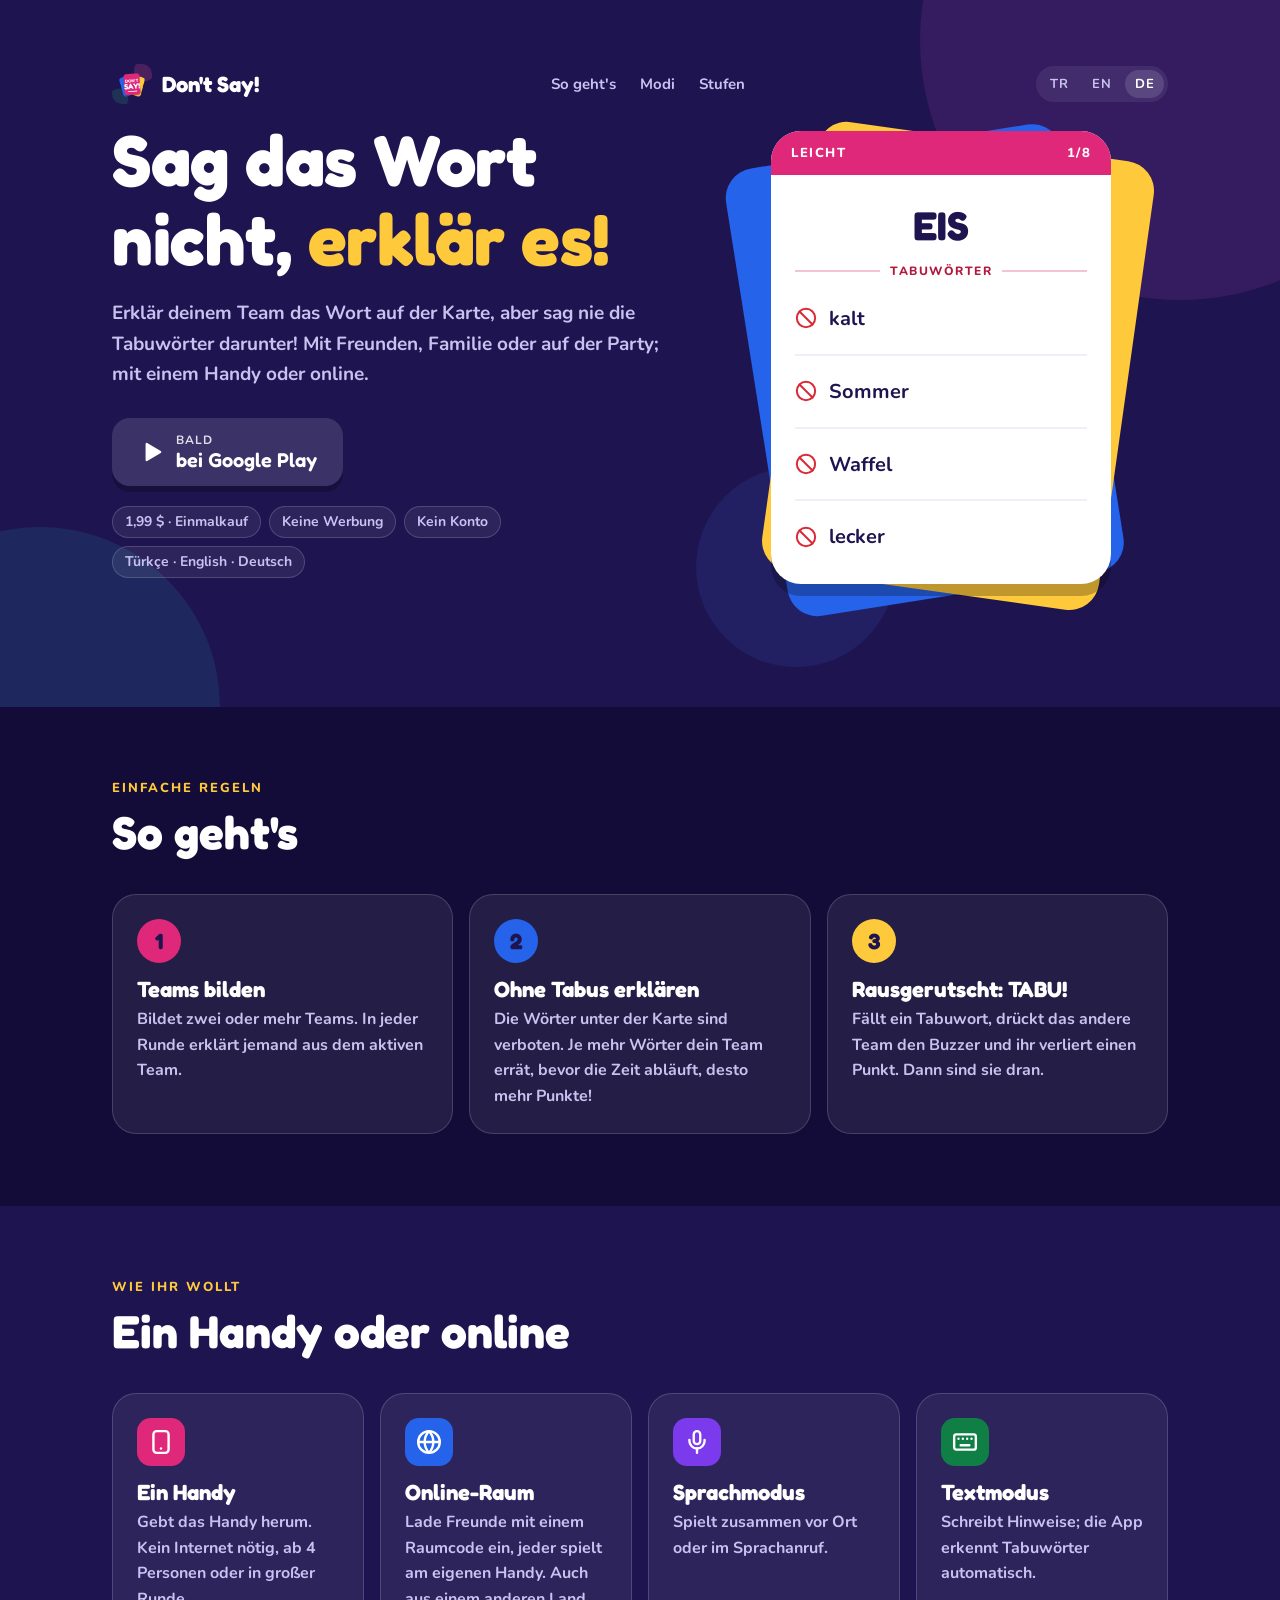
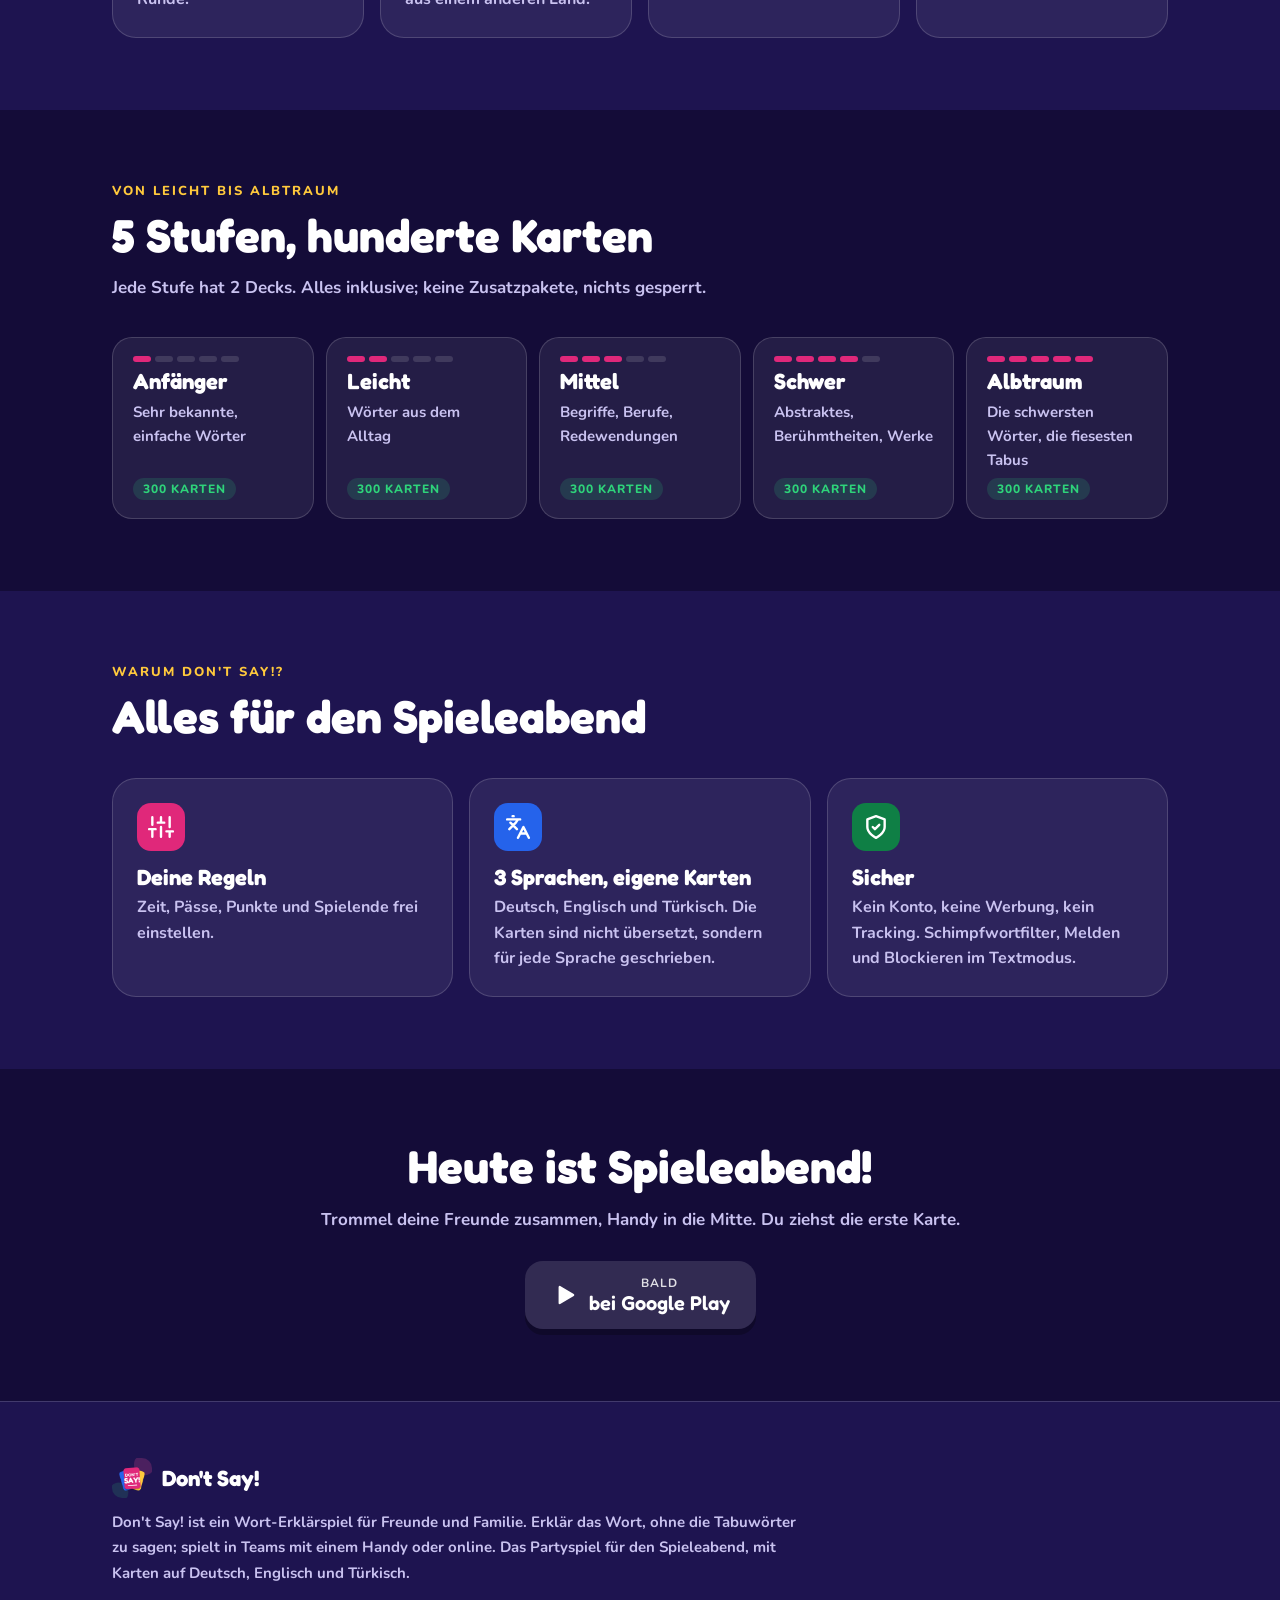
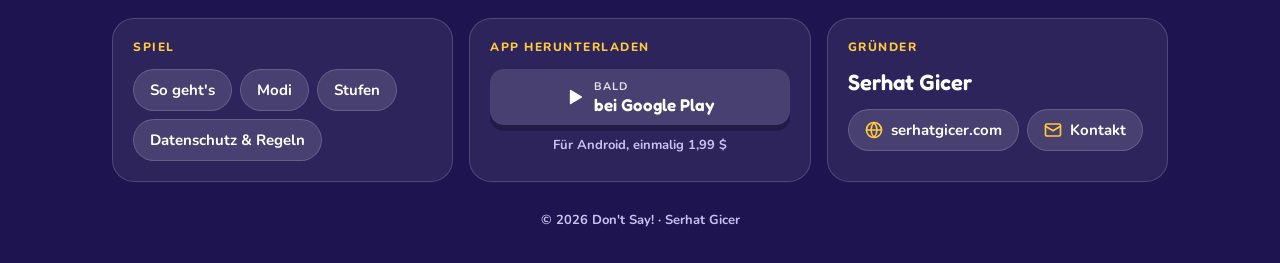
==== commit 991f9ff9: "Ücretli sürüm: 1,99 $, ücretsiz/paket metinleri kaldırıldı, yeni Play linki Co-Authored-By: Claude O" ====
--- a/de/index.html
+++ b/de/index.html
@@ -34,8 +34,8 @@
     <div>
       <h1>Sag das Wort nicht, <em>erklär es!</em></h1>
       <p class="lead">Erklär deinem Team das Wort auf der Karte, aber sag nie die Tabuwörter darunter! Mit Freunden, Familie oder auf der Party; mit einem Handy oder online.</p>
-      <a class="btn soon" href="https://play.google.com/store/apps/details?id=com.serhatgicer.dontsay" rel="noopener"><svg viewBox="0 0 24 24" aria-hidden="true"><path fill="currentColor" d="M7 4.5v15a1 1 0 0 0 1.5.86l12.5-7.5a1 1 0 0 0 0-1.72L8.5 3.64A1 1 0 0 0 7 4.5z"/></svg><span><small>Bald</small>bei Google Play</span></a>
-      <ul class="chips"><li>Gratis</li><li>Keine Werbung</li><li>Kein Konto</li><li>Türkçe · English · Deutsch</li></ul>
+      <a class="btn soon" href="https://play.google.com/store/apps/details?id=com.serhatgicer.dontsaygame" rel="noopener"><svg viewBox="0 0 24 24" aria-hidden="true"><path fill="currentColor" d="M7 4.5v15a1 1 0 0 0 1.5.86l12.5-7.5a1 1 0 0 0 0-1.72L8.5 3.64A1 1 0 0 0 7 4.5z"/></svg><span><small>Bald</small>bei Google Play</span></a>
+      <ul class="chips"><li>1,99 $ · Einmalkauf</li><li>Keine Werbung</li><li>Kein Konto</li><li>Türkçe · English · Deutsch</li></ul>
     </div>
     <div class="deck" aria-hidden="true">
       <div class="back b1"></div><div class="back b2"></div>
@@ -73,13 +73,13 @@
 <section class="block alt" id="levels"><div class="wrap">
   <div class="eyebrow">Von leicht bis Albtraum</div>
   <h2>5 Stufen, hunderte Karten</h2>
-  <p class="sub">Jede Stufe hat 2 Decks. Anfänger und Leicht sind gratis; Mittel, Schwer und Albtraum gibt es als Paket.</p>
+  <p class="sub">Jede Stufe hat 2 Decks. Alles inklusive; keine Zusatzpakete, nichts gesperrt.</p>
   <div class="levels">
-    <div class="level"><div class="bars" aria-hidden="true"><i class="on"></i><i></i><i></i><i></i><i></i></div><div class="name">Anfänger</div><p>Sehr bekannte, einfache Wörter</p><span class="tag free">Gratis</span></div>
-    <div class="level"><div class="bars" aria-hidden="true"><i class="on"></i><i class="on"></i><i></i><i></i><i></i></div><div class="name">Leicht</div><p>Wörter aus dem Alltag</p><span class="tag free">Gratis</span></div>
-    <div class="level"><div class="bars" aria-hidden="true"><i class="on"></i><i class="on"></i><i class="on"></i><i></i><i></i></div><div class="name">Mittel</div><p>Begriffe, Berufe, Redewendungen</p><span class="tag paid">Paket</span></div>
-    <div class="level"><div class="bars" aria-hidden="true"><i class="on"></i><i class="on"></i><i class="on"></i><i class="on"></i><i></i></div><div class="name">Schwer</div><p>Abstraktes, Berühmtheiten, Werke</p><span class="tag paid">Paket</span></div>
-    <div class="level"><div class="bars" aria-hidden="true"><i class="on"></i><i class="on"></i><i class="on"></i><i class="on"></i><i class="on"></i></div><div class="name">Albtraum</div><p>Die schwersten Wörter, die fiesesten Tabus</p><span class="tag paid">Paket</span></div>
+    <div class="level"><div class="bars" aria-hidden="true"><i class="on"></i><i></i><i></i><i></i><i></i></div><div class="name">Anfänger</div><p>Sehr bekannte, einfache Wörter</p><span class="tag free">300 Karten</span></div>
+    <div class="level"><div class="bars" aria-hidden="true"><i class="on"></i><i class="on"></i><i></i><i></i><i></i></div><div class="name">Leicht</div><p>Wörter aus dem Alltag</p><span class="tag free">300 Karten</span></div>
+    <div class="level"><div class="bars" aria-hidden="true"><i class="on"></i><i class="on"></i><i class="on"></i><i></i><i></i></div><div class="name">Mittel</div><p>Begriffe, Berufe, Redewendungen</p><span class="tag free">300 Karten</span></div>
+    <div class="level"><div class="bars" aria-hidden="true"><i class="on"></i><i class="on"></i><i class="on"></i><i class="on"></i><i></i></div><div class="name">Schwer</div><p>Abstraktes, Berühmtheiten, Werke</p><span class="tag free">300 Karten</span></div>
+    <div class="level"><div class="bars" aria-hidden="true"><i class="on"></i><i class="on"></i><i class="on"></i><i class="on"></i><i class="on"></i></div><div class="name">Albtraum</div><p>Die schwersten Wörter, die fiesesten Tabus</p><span class="tag free">300 Karten</span></div>
   </div>
 </div></section>
 
@@ -96,13 +96,13 @@
 <section class="block alt cta"><div class="wrap">
   <h2>Heute ist Spieleabend!</h2>
   <p class="sub">Trommel deine Freunde zusammen, Handy in die Mitte. Du ziehst die erste Karte.</p>
-  <a class="btn soon" href="https://play.google.com/store/apps/details?id=com.serhatgicer.dontsay" rel="noopener"><svg viewBox="0 0 24 24" aria-hidden="true"><path fill="currentColor" d="M7 4.5v15a1 1 0 0 0 1.5.86l12.5-7.5a1 1 0 0 0 0-1.72L8.5 3.64A1 1 0 0 0 7 4.5z"/></svg><span><small>Bald</small>bei Google Play</span></a>
+  <a class="btn soon" href="https://play.google.com/store/apps/details?id=com.serhatgicer.dontsaygame" rel="noopener"><svg viewBox="0 0 24 24" aria-hidden="true"><path fill="currentColor" d="M7 4.5v15a1 1 0 0 0 1.5.86l12.5-7.5a1 1 0 0 0 0-1.72L8.5 3.64A1 1 0 0 0 7 4.5z"/></svg><span><small>Bald</small>bei Google Play</span></a>
 </div></section>
 
 <footer><div class="wrap">
   <div class="foot-top">
     <a class="brand" href="../de/index.html"><img src="../img/icon-512.png" alt="Don't Say!" width="40" height="40" loading="lazy">Don't Say!</a>
-    <p>Don't Say! ist ein kostenloses Wort-Erklärspiel für Freunde und Familie. Erklär das Wort, ohne die Tabuwörter zu sagen; spielt in Teams mit einem Handy oder online. Das Partyspiel für den Spieleabend, mit Karten auf Deutsch, Englisch und Türkisch.</p>
+    <p>Don't Say! ist ein Wort-Erklärspiel für Freunde und Familie. Erklär das Wort, ohne die Tabuwörter zu sagen; spielt in Teams mit einem Handy oder online. Das Partyspiel für den Spieleabend, mit Karten auf Deutsch, Englisch und Türkisch.</p>
   </div>
   <div class="foot-cards">
     <nav class="foot-card" aria-label="Spiel">
@@ -116,8 +116,8 @@
     </nav>
     <div class="foot-card">
       <h3>App herunterladen</h3>
-      <a class="btn small soon" href="https://play.google.com/store/apps/details?id=com.serhatgicer.dontsay" rel="noopener"><svg viewBox="0 0 24 24" aria-hidden="true"><path fill="currentColor" d="M7 4.5v15a1 1 0 0 0 1.5.86l12.5-7.5a1 1 0 0 0 0-1.72L8.5 3.64A1 1 0 0 0 7 4.5z"/></svg><span><small>Bald</small>bei Google Play</span></a>
-      <p class="foot-note">Gratis für Android</p>
+      <a class="btn small soon" href="https://play.google.com/store/apps/details?id=com.serhatgicer.dontsaygame" rel="noopener"><svg viewBox="0 0 24 24" aria-hidden="true"><path fill="currentColor" d="M7 4.5v15a1 1 0 0 0 1.5.86l12.5-7.5a1 1 0 0 0 0-1.72L8.5 3.64A1 1 0 0 0 7 4.5z"/></svg><span><small>Bald</small>bei Google Play</span></a>
+      <p class="foot-note">Für Android, einmalig 1,99 $</p>
     </div>
     <div class="foot-card">
       <h3>Gründer</h3>
@@ -130,7 +130,7 @@
   </div>
   <div class="foot-bottom">© 2026 Don't Say! · Serhat Gicer</div>
 </div></footer>
-<script type="application/ld+json">{"@context":"https://schema.org","@type":"MobileApplication","name":"Don't Say!","description":"Erklär das Wort ohne die Tabuwörter! Ein Partyspiel für Freunde, online oder mit einem Handy.","applicationCategory":"GameApplication","genre":"Party game","operatingSystem":"Android","inLanguage":["tr","en","de"],"url":"https://serhatovic73.github.io/dont-say-site/de/","image":"https://serhatovic73.github.io/dont-say-site/img/icon-512.png","offers":{"@type":"Offer","price":"0","priceCurrency":"USD"},"author":{"@type":"Person","name":"Serhat Gicer","url":"https://serhatgicer.com"}}</script>
+<script type="application/ld+json">{"@context":"https://schema.org","@type":"MobileApplication","name":"Don't Say!","description":"Erklär das Wort ohne die Tabuwörter! Ein Partyspiel für Freunde, online oder mit einem Handy.","applicationCategory":"GameApplication","genre":"Party game","operatingSystem":"Android","inLanguage":["tr","en","de"],"url":"https://serhatovic73.github.io/dont-say-site/de/","image":"https://serhatovic73.github.io/dont-say-site/img/icon-512.png","offers":{"@type":"Offer","price":"1.99","priceCurrency":"USD"},"author":{"@type":"Person","name":"Serhat Gicer","url":"https://serhatgicer.com"}}</script>
 
 <script>
 // Hero'daki kart birkaç saniyede bir sonraki örnek karta geçer.
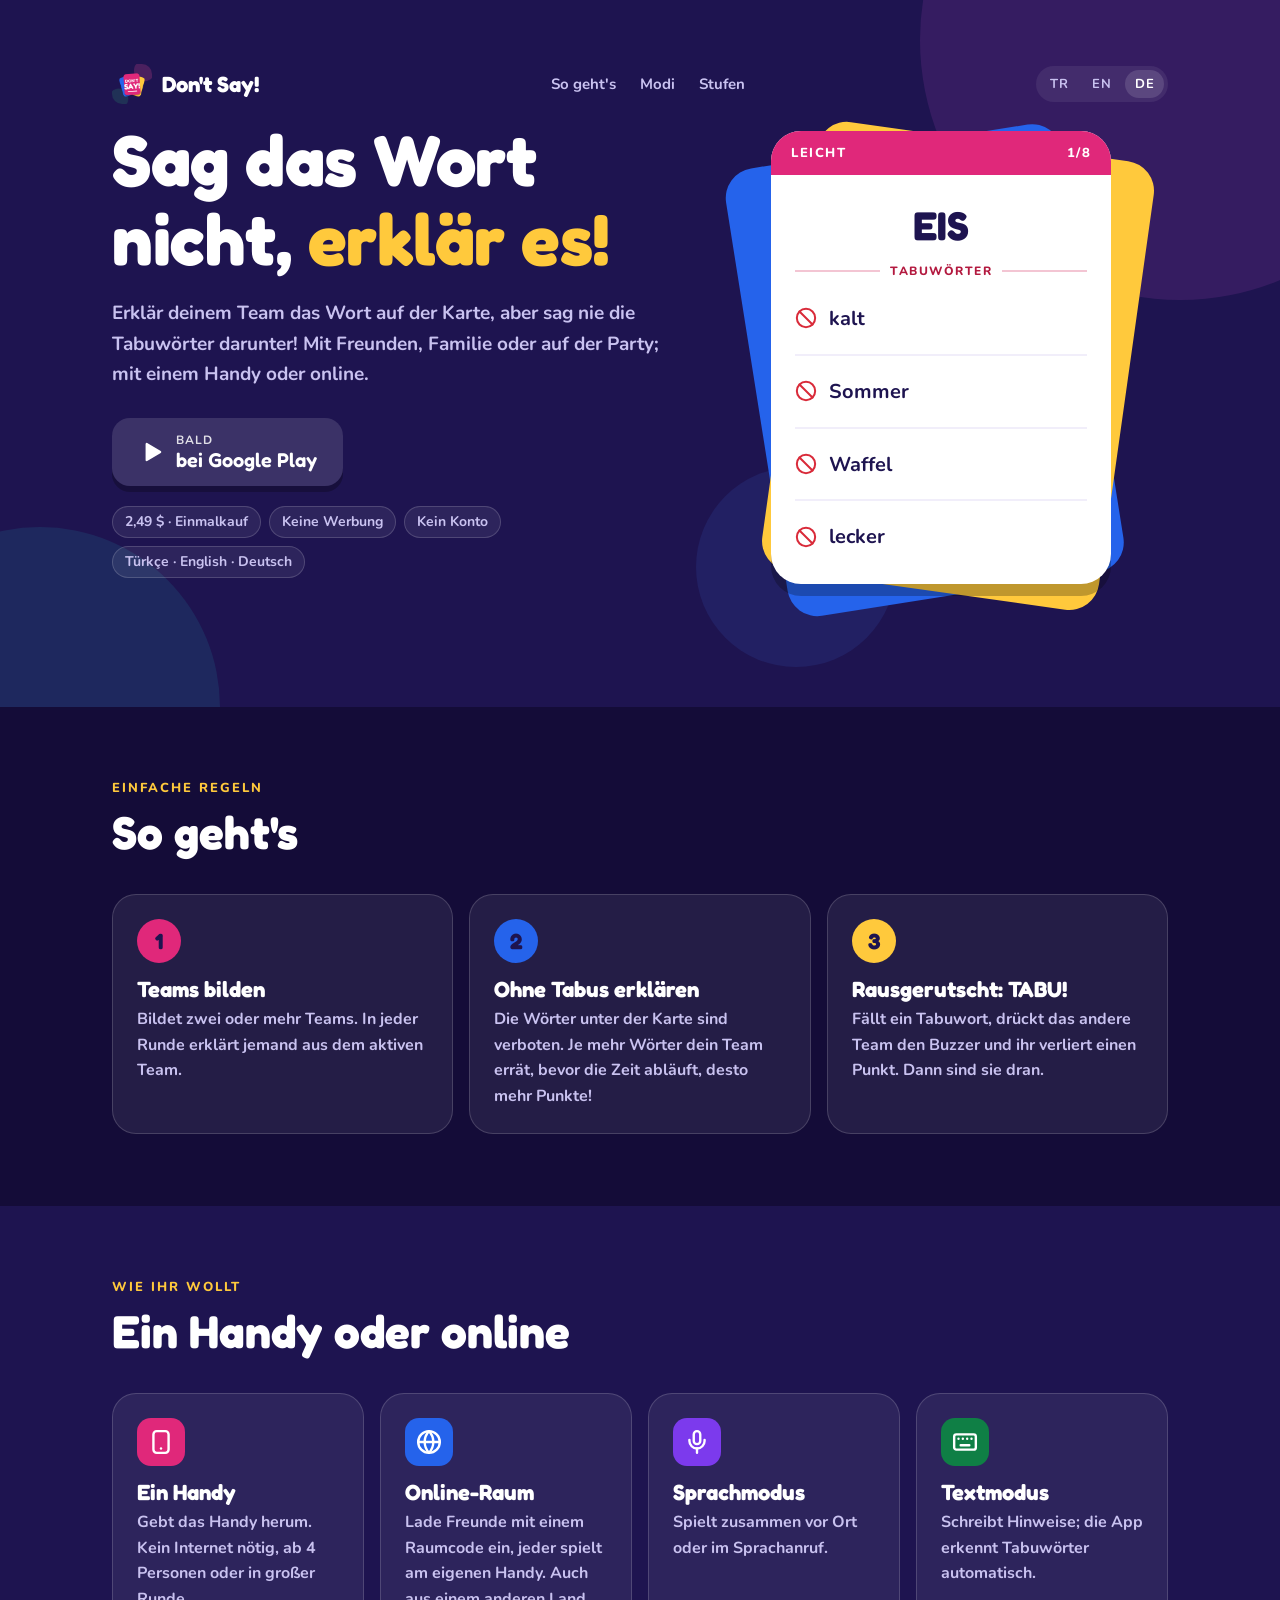
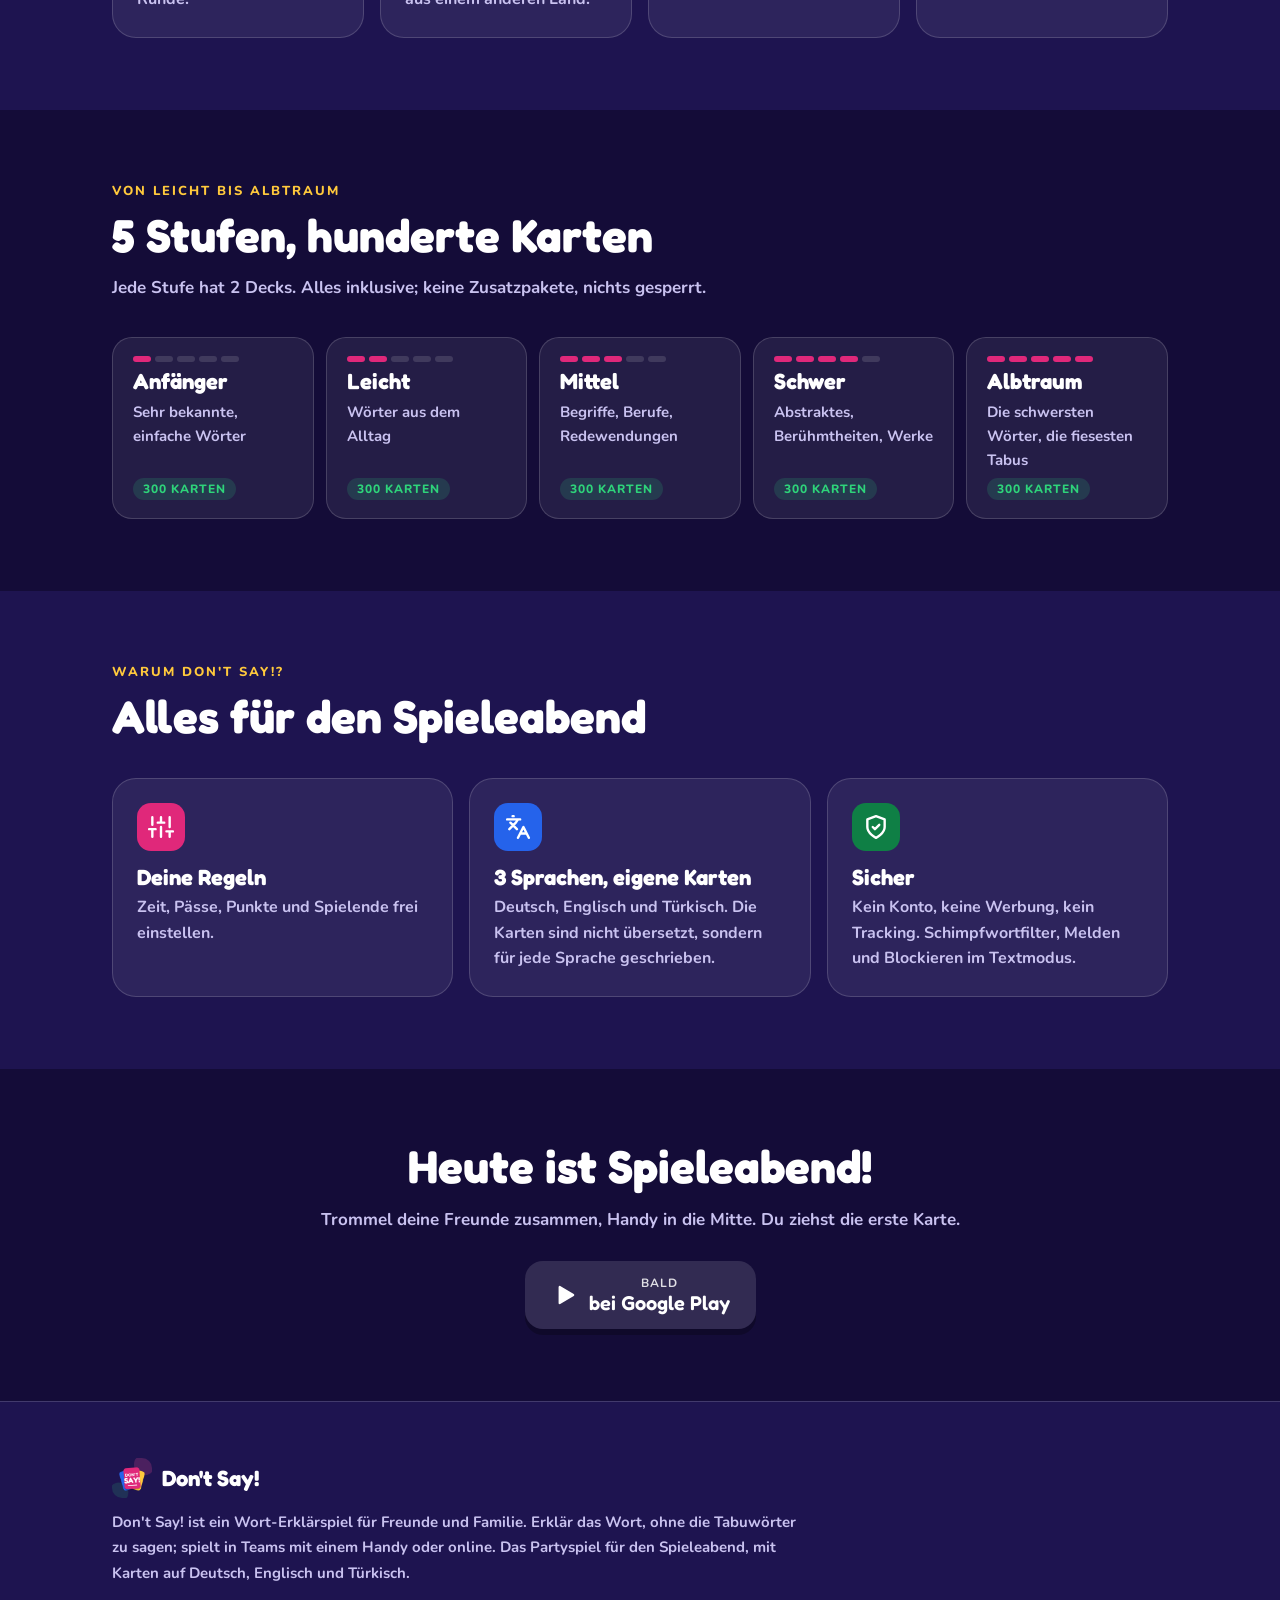
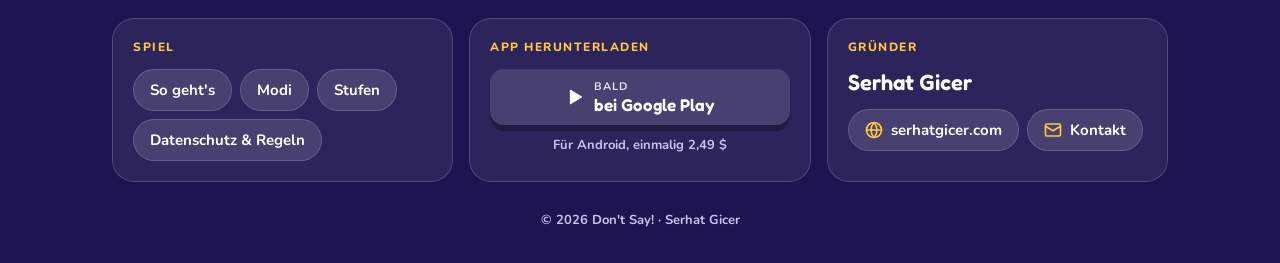
==== commit 74ce867a: "Fiyat 2,49 $ Co-Authored-By: Claude Opus 5.5 <noreply@anthropic.com>" ====
--- a/de/index.html
+++ b/de/index.html
@@ -35,7 +35,7 @@
       <h1>Sag das Wort nicht, <em>erklär es!</em></h1>
       <p class="lead">Erklär deinem Team das Wort auf der Karte, aber sag nie die Tabuwörter darunter! Mit Freunden, Familie oder auf der Party; mit einem Handy oder online.</p>
       <a class="btn soon" href="https://play.google.com/store/apps/details?id=com.serhatgicer.dontsaygame" rel="noopener"><svg viewBox="0 0 24 24" aria-hidden="true"><path fill="currentColor" d="M7 4.5v15a1 1 0 0 0 1.5.86l12.5-7.5a1 1 0 0 0 0-1.72L8.5 3.64A1 1 0 0 0 7 4.5z"/></svg><span><small>Bald</small>bei Google Play</span></a>
-      <ul class="chips"><li>1,99 $ · Einmalkauf</li><li>Keine Werbung</li><li>Kein Konto</li><li>Türkçe · English · Deutsch</li></ul>
+      <ul class="chips"><li>2,49 $ · Einmalkauf</li><li>Keine Werbung</li><li>Kein Konto</li><li>Türkçe · English · Deutsch</li></ul>
     </div>
     <div class="deck" aria-hidden="true">
       <div class="back b1"></div><div class="back b2"></div>
@@ -117,7 +117,7 @@
     <div class="foot-card">
       <h3>App herunterladen</h3>
       <a class="btn small soon" href="https://play.google.com/store/apps/details?id=com.serhatgicer.dontsaygame" rel="noopener"><svg viewBox="0 0 24 24" aria-hidden="true"><path fill="currentColor" d="M7 4.5v15a1 1 0 0 0 1.5.86l12.5-7.5a1 1 0 0 0 0-1.72L8.5 3.64A1 1 0 0 0 7 4.5z"/></svg><span><small>Bald</small>bei Google Play</span></a>
-      <p class="foot-note">Für Android, einmalig 1,99 $</p>
+      <p class="foot-note">Für Android, einmalig 2,49 $</p>
     </div>
     <div class="foot-card">
       <h3>Gründer</h3>
@@ -130,7 +130,7 @@
   </div>
   <div class="foot-bottom">© 2026 Don't Say! · Serhat Gicer</div>
 </div></footer>
-<script type="application/ld+json">{"@context":"https://schema.org","@type":"MobileApplication","name":"Don't Say!","description":"Erklär das Wort ohne die Tabuwörter! Ein Partyspiel für Freunde, online oder mit einem Handy.","applicationCategory":"GameApplication","genre":"Party game","operatingSystem":"Android","inLanguage":["tr","en","de"],"url":"https://serhatovic73.github.io/dont-say-site/de/","image":"https://serhatovic73.github.io/dont-say-site/img/icon-512.png","offers":{"@type":"Offer","price":"1.99","priceCurrency":"USD"},"author":{"@type":"Person","name":"Serhat Gicer","url":"https://serhatgicer.com"}}</script>
+<script type="application/ld+json">{"@context":"https://schema.org","@type":"MobileApplication","name":"Don't Say!","description":"Erklär das Wort ohne die Tabuwörter! Ein Partyspiel für Freunde, online oder mit einem Handy.","applicationCategory":"GameApplication","genre":"Party game","operatingSystem":"Android","inLanguage":["tr","en","de"],"url":"https://serhatovic73.github.io/dont-say-site/de/","image":"https://serhatovic73.github.io/dont-say-site/img/icon-512.png","offers":{"@type":"Offer","price":"2.49","priceCurrency":"USD"},"author":{"@type":"Person","name":"Serhat Gicer","url":"https://serhatgicer.com"}}</script>
 
 <script>
 // Hero'daki kart birkaç saniyede bir sonraki örnek karta geçer.
